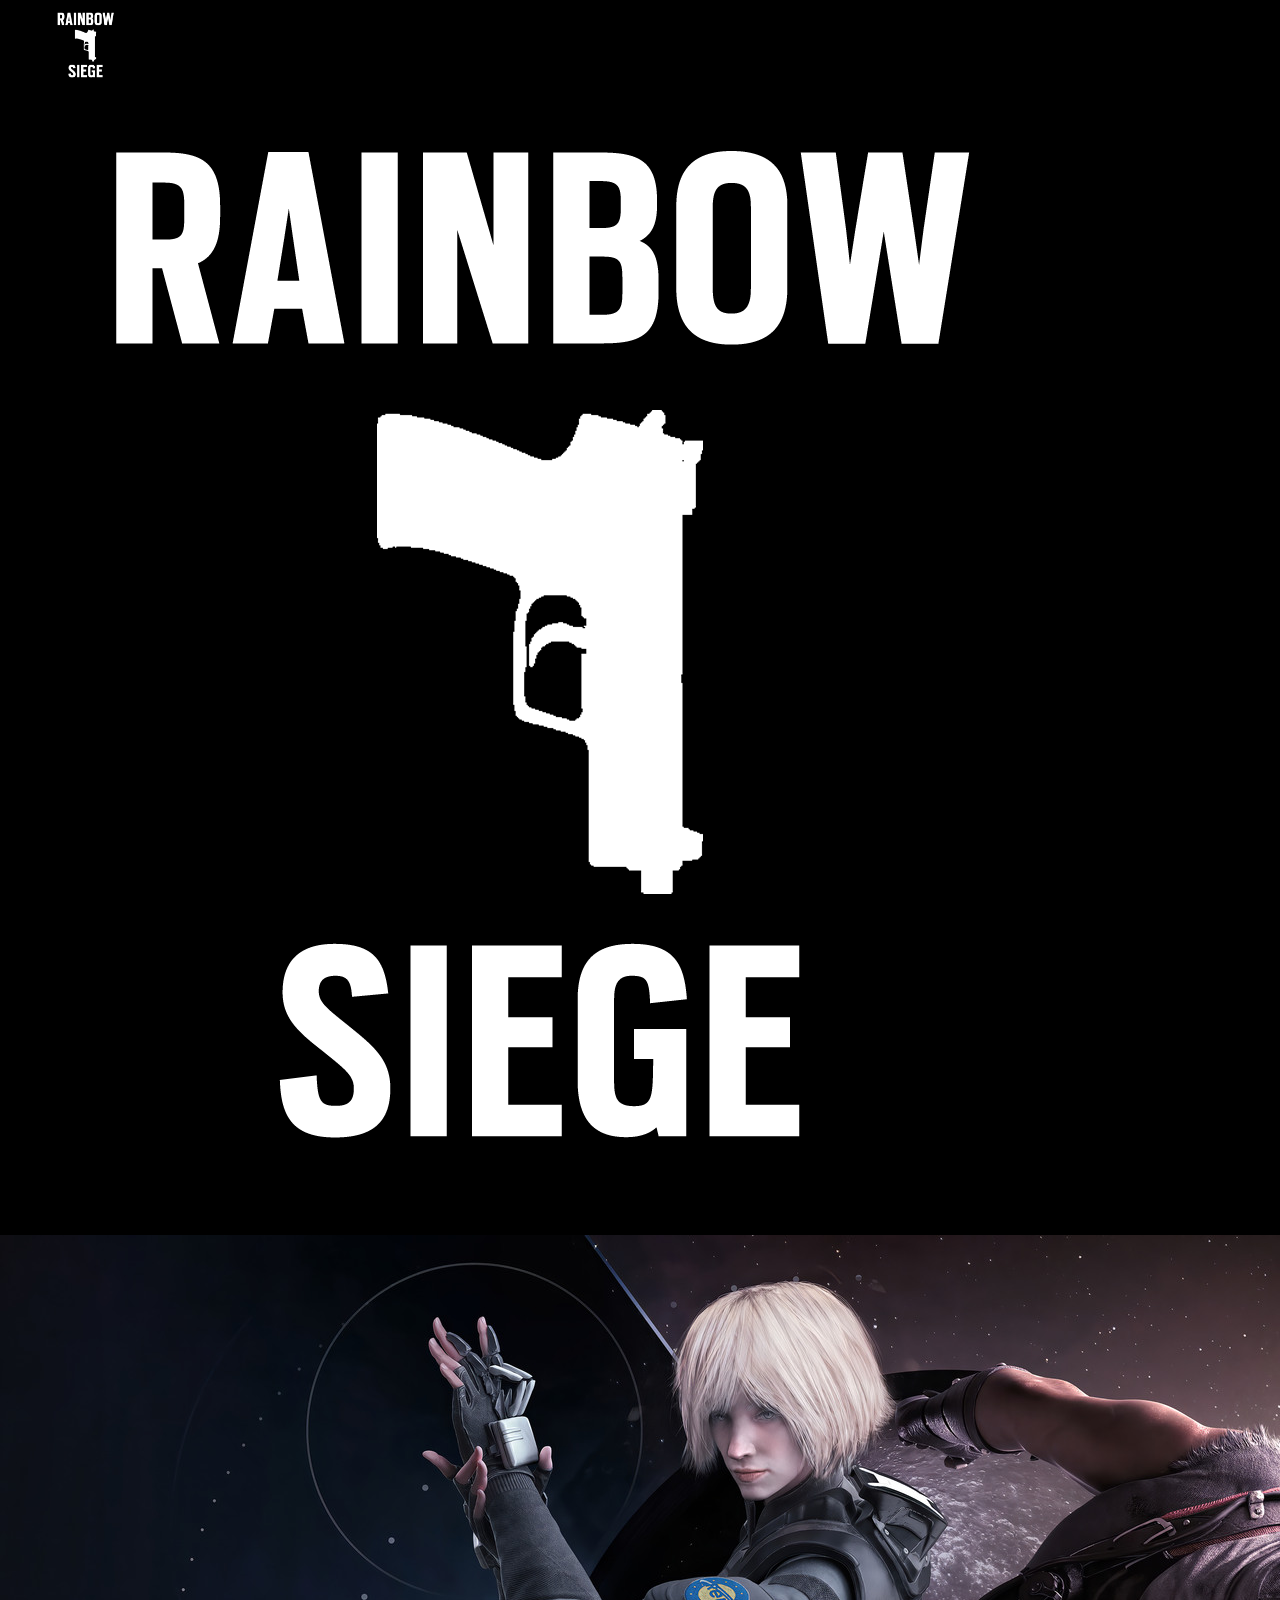
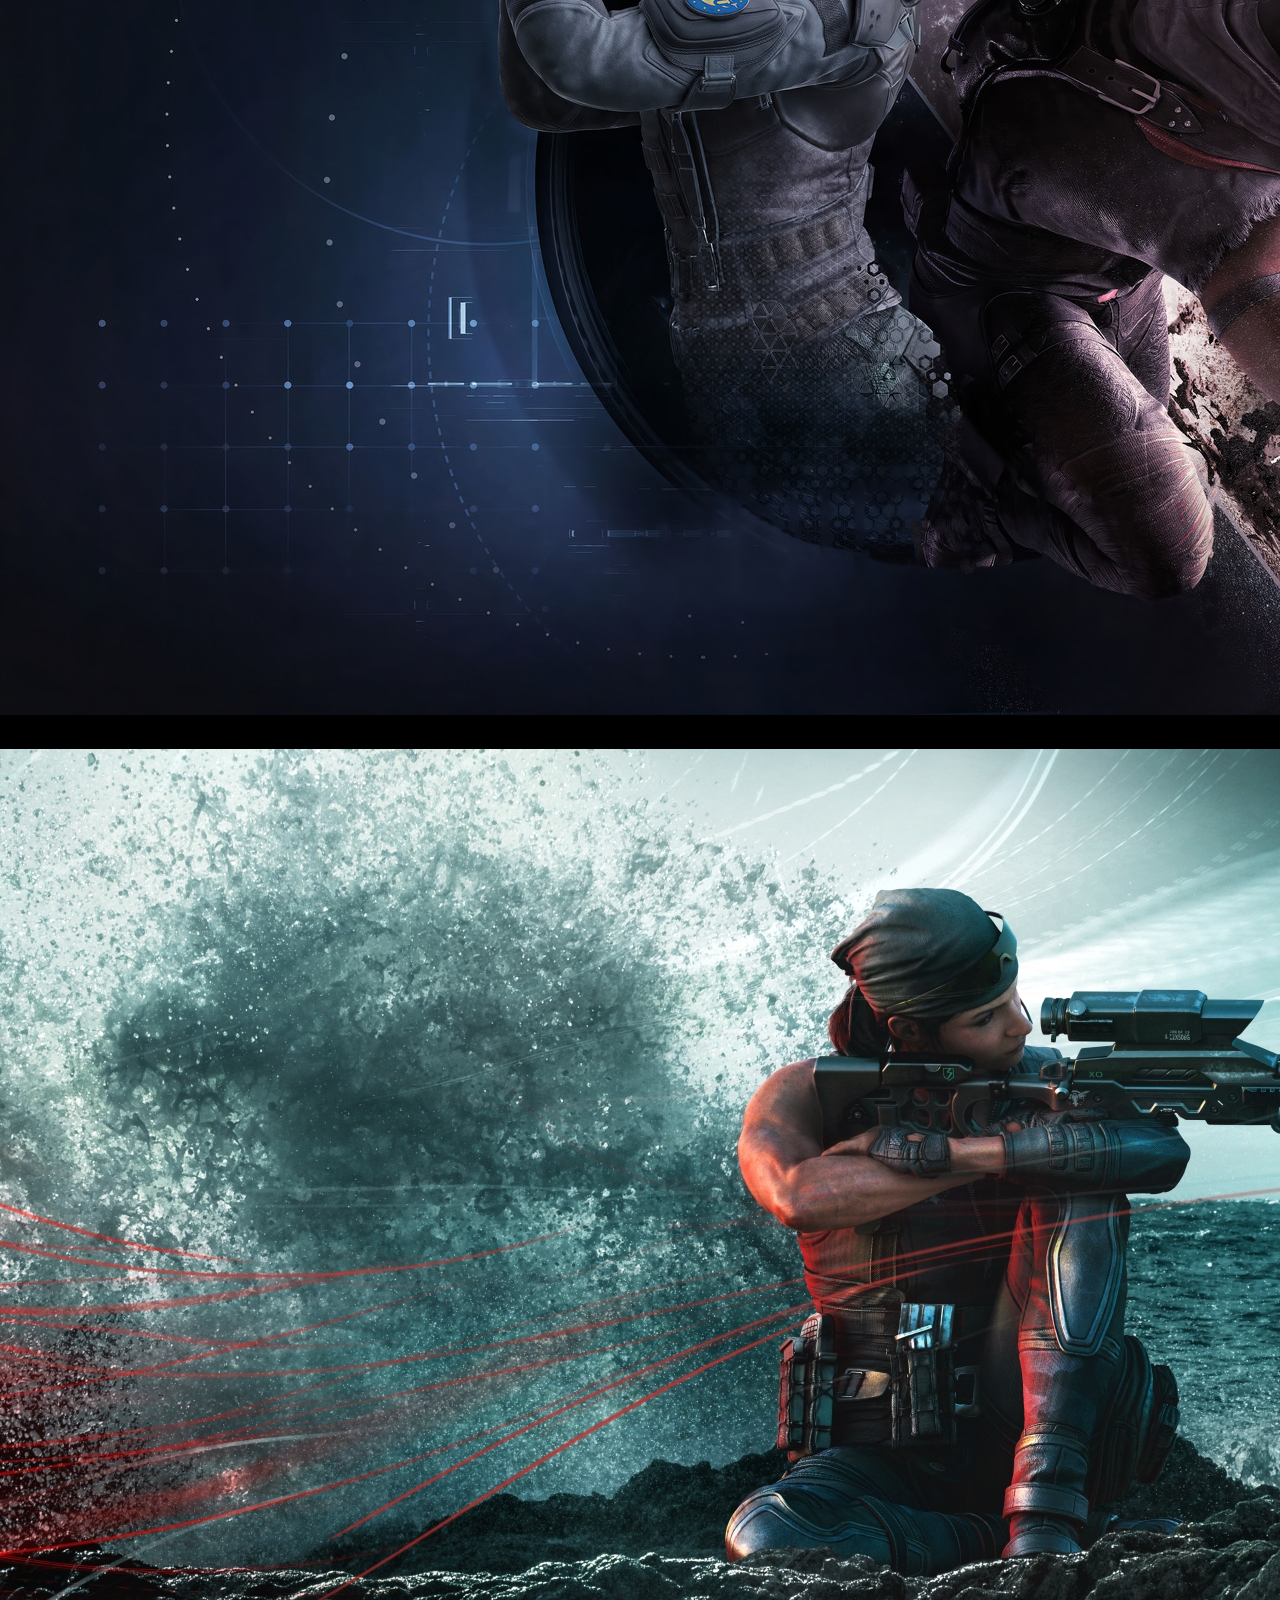
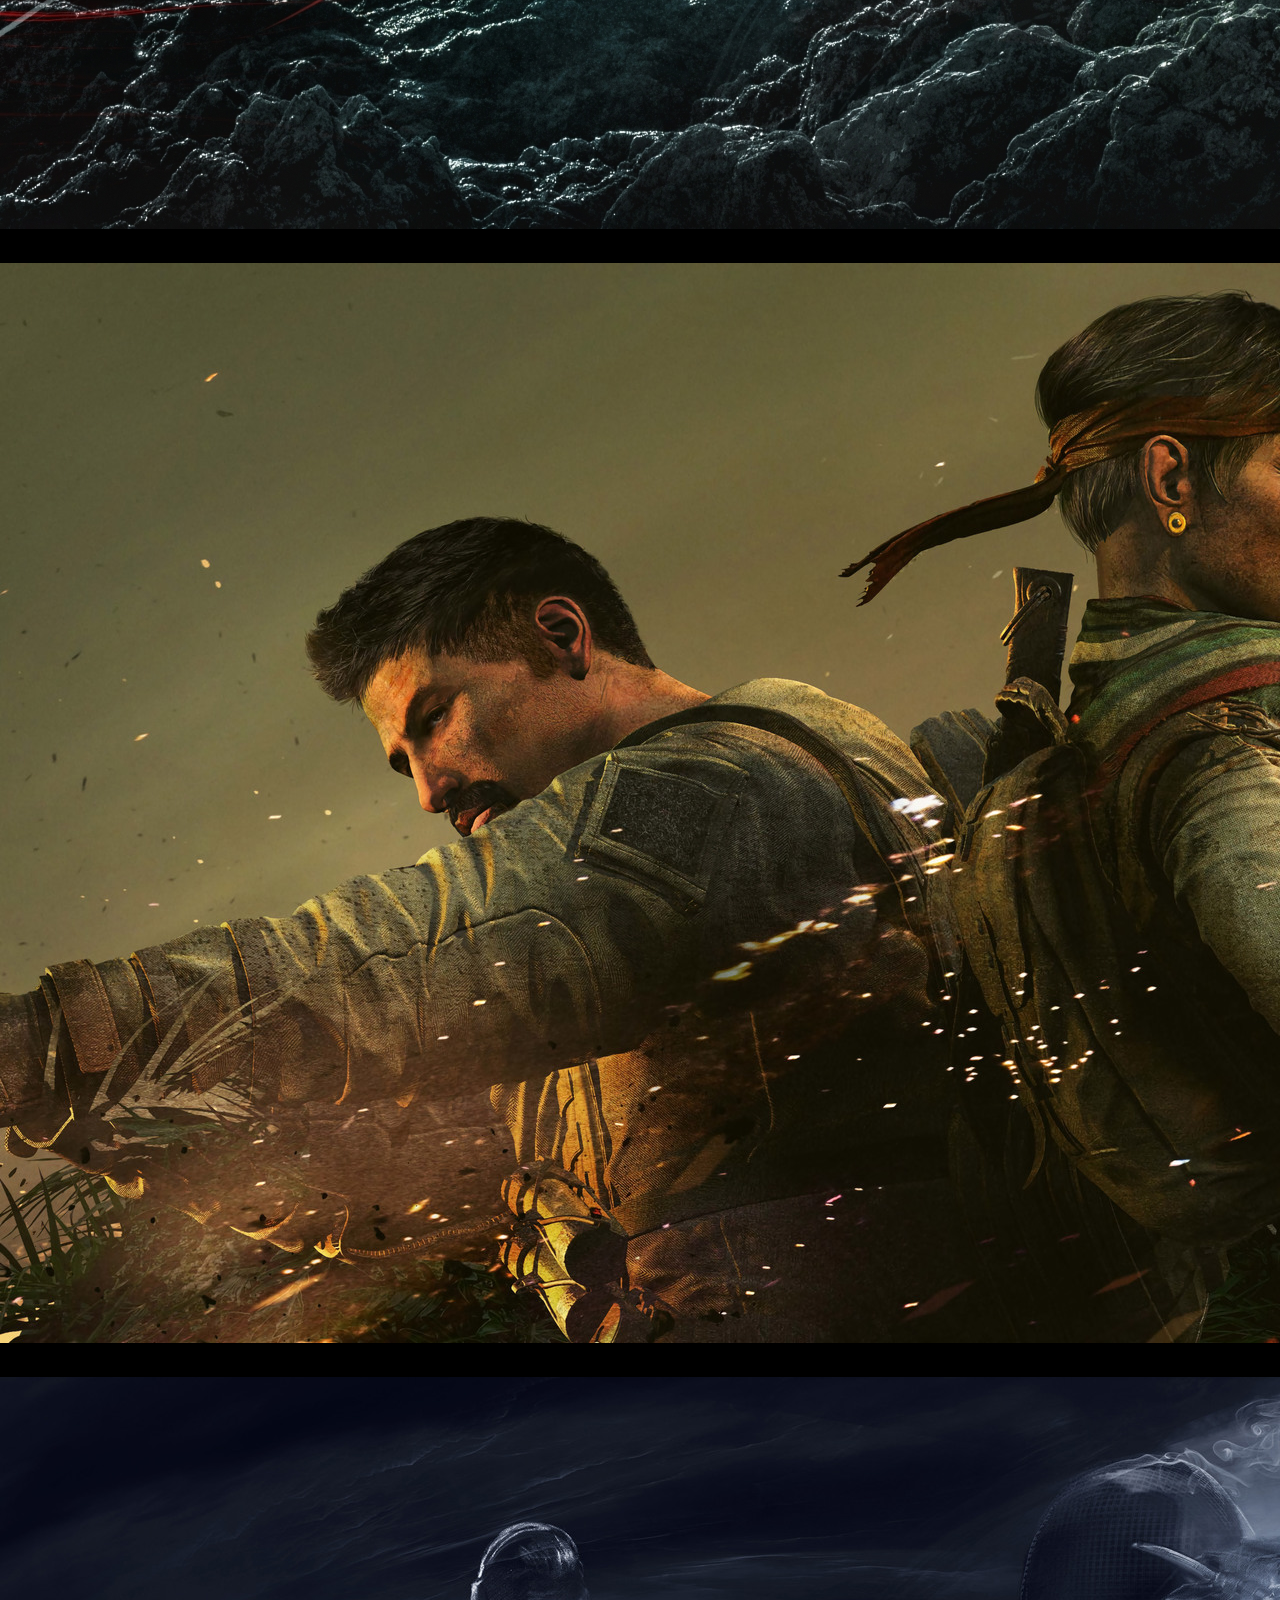
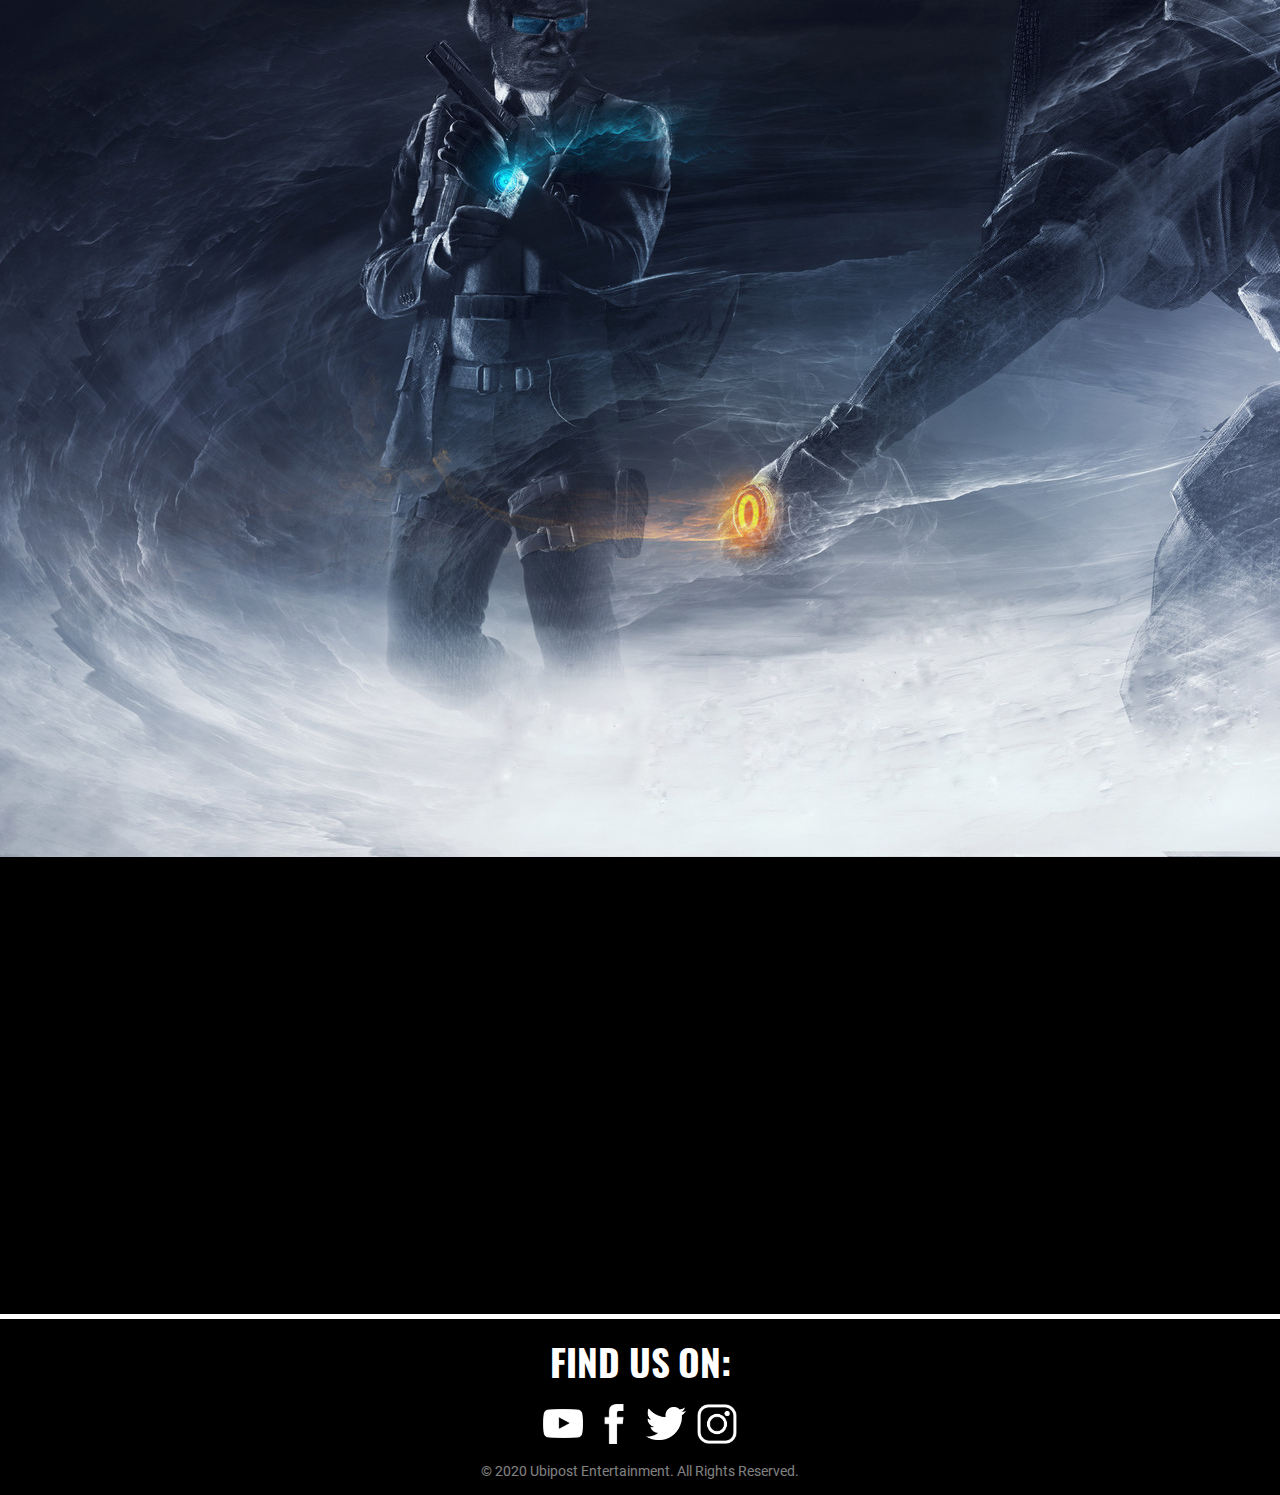
==== index.html @ 02c8ab7c "add homepage" ====
<!DOCTYPE html>
<html lang="en">
  <head>
    <meta charset="UTF-8" />
    <meta name="viewport" content="width=device-width, initial-scale=1.0" />
    <title>Rainbow 7 Siege - Official Website</title>
    <!-- Layout setup -->
    <link rel="stylesheet" href="css/index.css" />

    <link rel="stylesheet" href="css/reset.css" />
    <link rel="stylesheet" href="css/roboto-fonts.css" />
    <link rel="stylesheet" href="css/oswald-fonts.css" />
    <link rel="stylesheet" href="css/scout-condensed-fonts.css" />
    <link rel="stylesheet" href="css/all.css" />
    <link rel="stylesheet" href="css/navbar.css" />
    <link rel="stylesheet" href="css/navbar-responsive.css" />
    <link rel="stylesheet" href="css/footer.css" />
    <link rel="stylesheet" href="css/footer-responsive.css" />
    <link rel="stylesheet" href="../r7-hci-xx/index.css">
    <link rel="stylesheet" href="../r7-hci-xx/index-responsive.css">
    
    <script src="js/jquery-3.5.1.js"></script>
    <script src="../r7-hci-xx/js/homepage-script.js"></script>
    <!-- Specific stylesheet setup -->
  </head>

  <body>
    <nav>
      <ul class="navbar-container middle">
        <li class="logo-container">
          <img
            class="img-fluid"
            src="assets/image/logo-white.png"
            alt="r7-logo"
          />
        </li>
        <div class="navbar-side-container">
          <li class="nav-text"><a href="index.html">HOME</a></li>
          <li class="nav-text"><a href="operators.html">OPERATORS</a></li>
          <li class="nav-text"><a href="maps.html">MAPS</a></li>
          <li class="nav-text">
            <a href="quarantine.html">QUARANTINE</a>
          </li>
          <li class="nav-text">
            <a href="pre-order.html" class="pre-order-container">PRE-ORDER</a>
          </li>
          <li>
            <a href="#" id="menuIcon" role="button"
              ><img
                class="nav-menu nav-menu-hide"
                src="assets/image/menu-icon.png"
                alt=""
            /></a>
          </li>
        </div>
      </ul>
    </nav>

    <ul class="navbar-vertical navbar-vertical-hide"></ul>

    <div class="container">
      <div class="container-page-1">
        <img class="container-page-1-logo" 
          src="assets/image/logo-white.png" 
          alt="">
        <img class="double-arrow"   
          src="../r7-hci-xx/assets/image/double-arrow.png" 
          alt="" onclick="scrollDown()">
      </div>
      
      <div class="container-page-2">

        <div class="title-main">SEASON</div>
      
        <div class="season-content">

          <div class="season-arrow">
              <img class="arrow-left" src="../r7-hci-xx/assets/image/arrow.png" alt="">
          </div>
          
          <div class="season-content-main">
            <div class="season-slide" style="left: 0%">
              <img class="season-image" src="assets/image/homepage/carrousel-1.jpg" alt="">
              <h2 class="season-name">Danau Toba</h2>
            </div>

            <div class="season-slide" style="left: -100%">
                <img class="season-image" src="assets/image/homepage/carrousel-2.jpg" alt="">
                <h2 class="season-name">Tanah Toraja</h2>
            </div>

            <div class="season-slide" style="left: -100%">
                <img class="season-image" src="assets/image/homepage/carrousel-3.jpg" alt="">
                <h2 class="season-name">Hijau Daun</h2>
            </div>

            <div class="season-slide" style="left: -100%">
                <img class="season-image" src="assets/image/homepage/carrousel-4.jpg" alt="">
                <h2 class="season-name">Pak Jokowi</h2>
            </div>
          </div>

          <div class="season-arrow">
              <img class="arrow-right" src="../r7-hci-xx/assets/image/arrow.png" alt="">
          </div>

          
        </div>

      </div>
      <div class="container-page-3">
        <h1 class="title-main">UPDATE & NEWS</h1>

        <div class="news-content">

          <div class="highlight">
            <h2 class="title-sub">HIGHLIGHT</h2>
            <img class="highlight-image" 
            src="../r7-hci-xx/assets/image/homepage/highlight.png" 
            alt="">
            <div class="highlight-content">
              <h3 class="highlight-title">OPERATION BANSHEE STEEL-UPCOMING SEASON</h3>
              <br>
              <h4 class="highlight-text">
                Don't miss it, Operation Banshee Steel is coming in 
                Rainbow Seven Siege. Two new Operators join this 
                season, Haughland and Ndlovu. With them, expect 
                a newly reworked Home into the game.
              </h4>
            </div>

          </div>
                      
          <div class="latest-news">
            <h2 class="title-sub">LATEST NEWS</h2>
            <div class="latest-news-container">
              <img class="latest-news-image" src="../r7-hci-xx/assets/image/homepage/masaru-elite.png" 
                alt="">
              <div class="latest-news-content">
                <p class="latest-news-date">01/06/2020</p>
                <p class="latest-news-title">MASARUELITE SET</p>
                <p class="latest-news-text">Masaru Elite Set is coming in next season,
                  Operation Banshee Steel
                </p>
              </div>
              </p>
            </div>
            <div class="latest-news-container">
              <img class="latest-news-image" src="../r7-hci-xx/assets/image/homepage/mafia-event.png" 
                alt="">
              <div class="latest-news-content">
                <p class="latest-news-date">10/05/2020</p>
                <p class="latest-news-title">LIMITED-TIME MAFIA EVENT</p>
                <p class="latest-news-text">Starting today, play the Mafia Event and get the
                  exclusive items, only until May 17th
                </p>
              </div>
            </div>
            <div class="latest-news-container">
              <img class="latest-news-image" src="../r7-hci-xx/assets/image/homepage/halloween-event.png" 
                alt="">
              <div class="latest-news-content">
                <p class="latest-news-date">31/10/2019</p>
                <p class="latest-news-title">LIMITED-TIME HALLOWEEN EVENT</p>
                <p class="latest-news-text">Starting today, play the Halloween Event and get
                  the exclusive items, only until November 5th
                </p>
              </div>
            </div>

          </div>
        </div>

      </div>
    </div>

    </div>

    <footer>
      <div class="footer-logo-container">
        <h1 class="find-us-text">FIND US ON:</h1>
        <ul class="social-media middle">
          <li>
            <img
              src="assets/image/youtube-logo.png"
              alt=""
              class="footer-logo-img img-fluid"
            />
          </li>
          <li>
            <img
              class="footer-logo-img img-fluid"
              src="assets/image/facebook-white-logo.png"
              alt=""
            />
          </li>
          <li>
            <img
              class="footer-logo-img img-fluid"
              src="assets/image/twitter_logo_img.png"
              alt=""
            />
          </li>
          <li>
            <img
              src="assets/image/instagram-white-logo.png"
              alt=""
              width="40px"
              class="img-fluid"
            />
          </li>
        </ul>
      </div>

      <div class="copyright-text">
        <p>
          &copy; 2020 Ubipost Entertainment. All Rights Reserved.
        </p>
      </div>
    </footer>
  </body>
  <script src="js/navbar-responsive.js"></script>
  <!-- <script src="../r7-hci-xx/season-slider.js"></script> -->
  <!-- <script>
      function scrollWin() {
        window.scrollBy(0, 650);
      }
  </script> -->
</html>
---- css/roboto-fonts.css ----
@font-face {
    font-family: 'Roboto';
    src: url('../assets/fonts/Roboto-BoldItalic.ttf') format('truetype');
    font-weight: bold;
    font-style: italic;
}

@font-face {
    font-family: 'Roboto';
    src: url('../assets/fonts/Roboto-Bold.ttf') format('truetype');
    font-weight: bold;
    font-style: normal;
}

@font-face {
    font-family: 'Roboto';
    src: url('../assets/fonts/Roboto-ThinItalic.ttf') format('truetype');
    font-weight: 100;
    font-style: italic;
}

@font-face {
    font-family: 'Roboto';
    src: url('../assets/fonts/Roboto-Black.ttf') format('truetype');
    font-weight: 900;
    font-style: normal;
}

@font-face {
    font-family: 'Roboto';
    src: url('../assets/fonts/Roboto-Medium.ttf') format('truetype');
    font-weight: 500;
    font-style: normal;
}

@font-face {
    font-family: 'Roboto';
    src: url('../assets/fonts/Roboto-Light.ttf') format('truetype');
    font-weight: 300;
    font-style: normal;
}

@font-face {
    font-family: 'Roboto';
    src: url('../assets/fonts/Roboto-BlackItalic.ttf') format('truetype');
    font-weight: 900;
    font-style: italic;
}

@font-face {
    font-family: 'Roboto';
    src: url('../assets/fonts/Roboto-LightItalic.ttf') format('truetype');
    font-weight: 300;
    font-style: italic;
}

@font-face {
    font-family: 'Roboto';
    src: url('../assets/fonts/Roboto-Regular.ttf') format('truetype');
    font-weight: normal;
    font-style: normal;
}

@font-face {
    font-family: 'Roboto';
    src: url('../assets/fonts/Roboto-Thin.ttf') format('truetype');
    font-weight: 100;
    font-style: normal;
}

@font-face {
    font-family: 'Roboto';
    src: url('../assets/fonts/Roboto-MediumItalic.ttf') format('truetype');
    font-weight: 500;
    font-style: italic;
}

@font-face {
    font-family: 'Roboto';
    src: url('../assets/fonts/Roboto-Italic.ttf') format('truetype');
    font-weight: normal;
    font-style: italic;
}
---- css/oswald-fonts.css ----
@font-face {
    font-family: 'Oswald';
    src: url('../assets/fonts/Oswald-Light.ttf') format('truetype');
    font-weight: 300;
    font-style: normal;
}

@font-face {
    font-family: 'Oswald';
    src: url('../assets/fonts/Oswald-ExtraLight.ttf') format('truetype');
    font-weight: 200;
    font-style: normal;
}

@font-face {
    font-family: 'Oswald';
    src: url('../assets/fonts/Oswald-Bold.ttf') format('truetype');
    font-weight: bold;
    font-style: normal;
}

@font-face {
    font-family: 'Oswald';
    src: url('../assets/fonts/Oswald-SemiBold.ttf') format('truetype');
    font-weight: 600;
    font-style: normal;
}

@font-face {
    font-family: 'Oswald';
    src: url('../assets/fonts/Oswald-Regular.ttf') format('truetype');
    font-weight: normal;
    font-style: normal;
}

@font-face {
    font-family: 'Oswald';
    src: url('../assets/fonts/Oswald-Medium.ttf') format('truetype');
    font-weight: 500;
    font-style: normal;
}
---- css/scout-condensed-fonts.css ----
@font-face {
  font-family: "Scout Condensed Bold";
  src: url("../assets/fonts/ScoutCond-Bold.otf") format("opentype");
}

@font-face {
  font-family: "Scout Condensed Light";
  src: url("../assets/fonts/ScoutCond-Light.otf") format("opentype");
}

@font-face {
  font-family: "Scout Condensed Regular";
  src: url("../assets/fonts/ScoutCond-Regular.otf") format("opentype");
}

@font-face {
  font-family: "Scout Condensed Thin";
  src: url("../assets/fonts/ScoutCond-Thin.otf") format("opentype");
}
---- css/all.css ----
body {
  background-color: black;
  font-family: "Scout Condensed Bold";
}

.container {
  padding-top: 111.55px;
}

.middle {
  display: flex;
  align-items: center;
}

.img-fluid {
  height: auto;
  max-width: 100%;
}

.btn {
  border-radius: 1;
  display: block;
}

@media only screen and (max-width: 800px) {
  .container {
    padding-top: 68.3px;
  }
}
---- css/navbar.css ----
nav {
  position: fixed;
  width: 100%;
}

nav .navbar-container {
  list-style-type: none;
  background-color: black;
  padding: 10px 50px;
  justify-content: space-between;
  font-family: 'Oswald';
}

nav .navbar-container li {
  font-size: 1.75em;
  display: inline-block;
}

nav .navbar-container .logo-container {
  width: 6%;
}

nav .navbar-container .navbar-side-container {
  float: right;
}

nav .navbar-container .navbar-side-container .nav-text {
  padding-left: 40px;
}

nav .navbar-container .navbar-side-container li .pre-order-container {
  background-color: rgb(54, 169, 224);
  padding: 10px;
  color: black;
}

nav .navbar-container .navbar-side-container li .pre-order-container:hover {
  background-color: white;
}

nav .navbar-container .navbar-side-container #menuIcon {
  display: none;
}

nav .navbar-container li a {
  text-decoration: none;
  color: white;
  transition: 0.2s ease;
}

nav .navbar-container li a:hover {
  color: rgb(54, 169, 224);
}
---- css/navbar-responsive.css ----
.navbar-vertical {
  background-color: black;
  list-style: none;
  width: 100%;
  border-bottom: 1px solid white;
  padding: 10px 5%;
  position: fixed;
  height: auto;
  color: white;
}

.navbar-vertical-hide {
  display: none;
}

.navbar-vertical li a {
  display: block;
  text-decoration: none;
  color: white;
}

nav .nav-menu {
  width: 1.5rem;
}

.nav-menu-hide {
  display: none;
}

.nav-menu-show {
  display: inline-block;
}

@media only screen and (max-width: 800px) {
  nav .navbar-container {
    padding: 3% 5% 0 5%;
  }

  nav .navbar-container .logo-container {
    width: 15%;
  }

  nav .navbar-container .navbar-side-container #menuIcon {
    display: block;
  }
  nav .navbar-container .navbar-side-container .nav-text {
    display: none;
  }
}
---- css/footer.css ----
footer {
  border-top: 5px solid white;
  bottom: 0;
  left: 0;
  width: 100%;
  /*position: fixed;*/
  color: white;
  background-color: black;
  font-family: 'Roboto';
}

footer .footer-logo-container {
  text-align: center;
}

footer .footer-logo-container .find-us-text {
  font-size: 2.3em;
  padding: 15px 0;
  font-family: 'Oswald';
}

footer .footer-logo-container .social-media {
  justify-content: center;
}

footer .footer-logo-container .footer-logo-img {
  width: 40px;
  margin-right: 0.7em;
}

.footer-logo-container ul {
  list-style: none;
  width: 400px;
  margin: 0 auto;
  max-width: 100%;
}

.footer-logo-container li {
  display: inline-block;
}

.copyright-text p {
  font-size: 0.9em;
  text-align: center;
  width: 705px;
  margin: 15px auto;
  font-family: 'Roboto';
  opacity: 0.5;
  max-width: 100%;
}
---- css/footer-responsive.css ----
@media  only screen and (max-width: 800px) {
    .copyright-text p {
        font-size: 0.6rem;
        /* width: 15rem; */
    }   
}

@media only screen and (max-width: 540px) {
    .copyright-text p {
        font-size: 0.3rem;
        width: 65vw;
    }
}
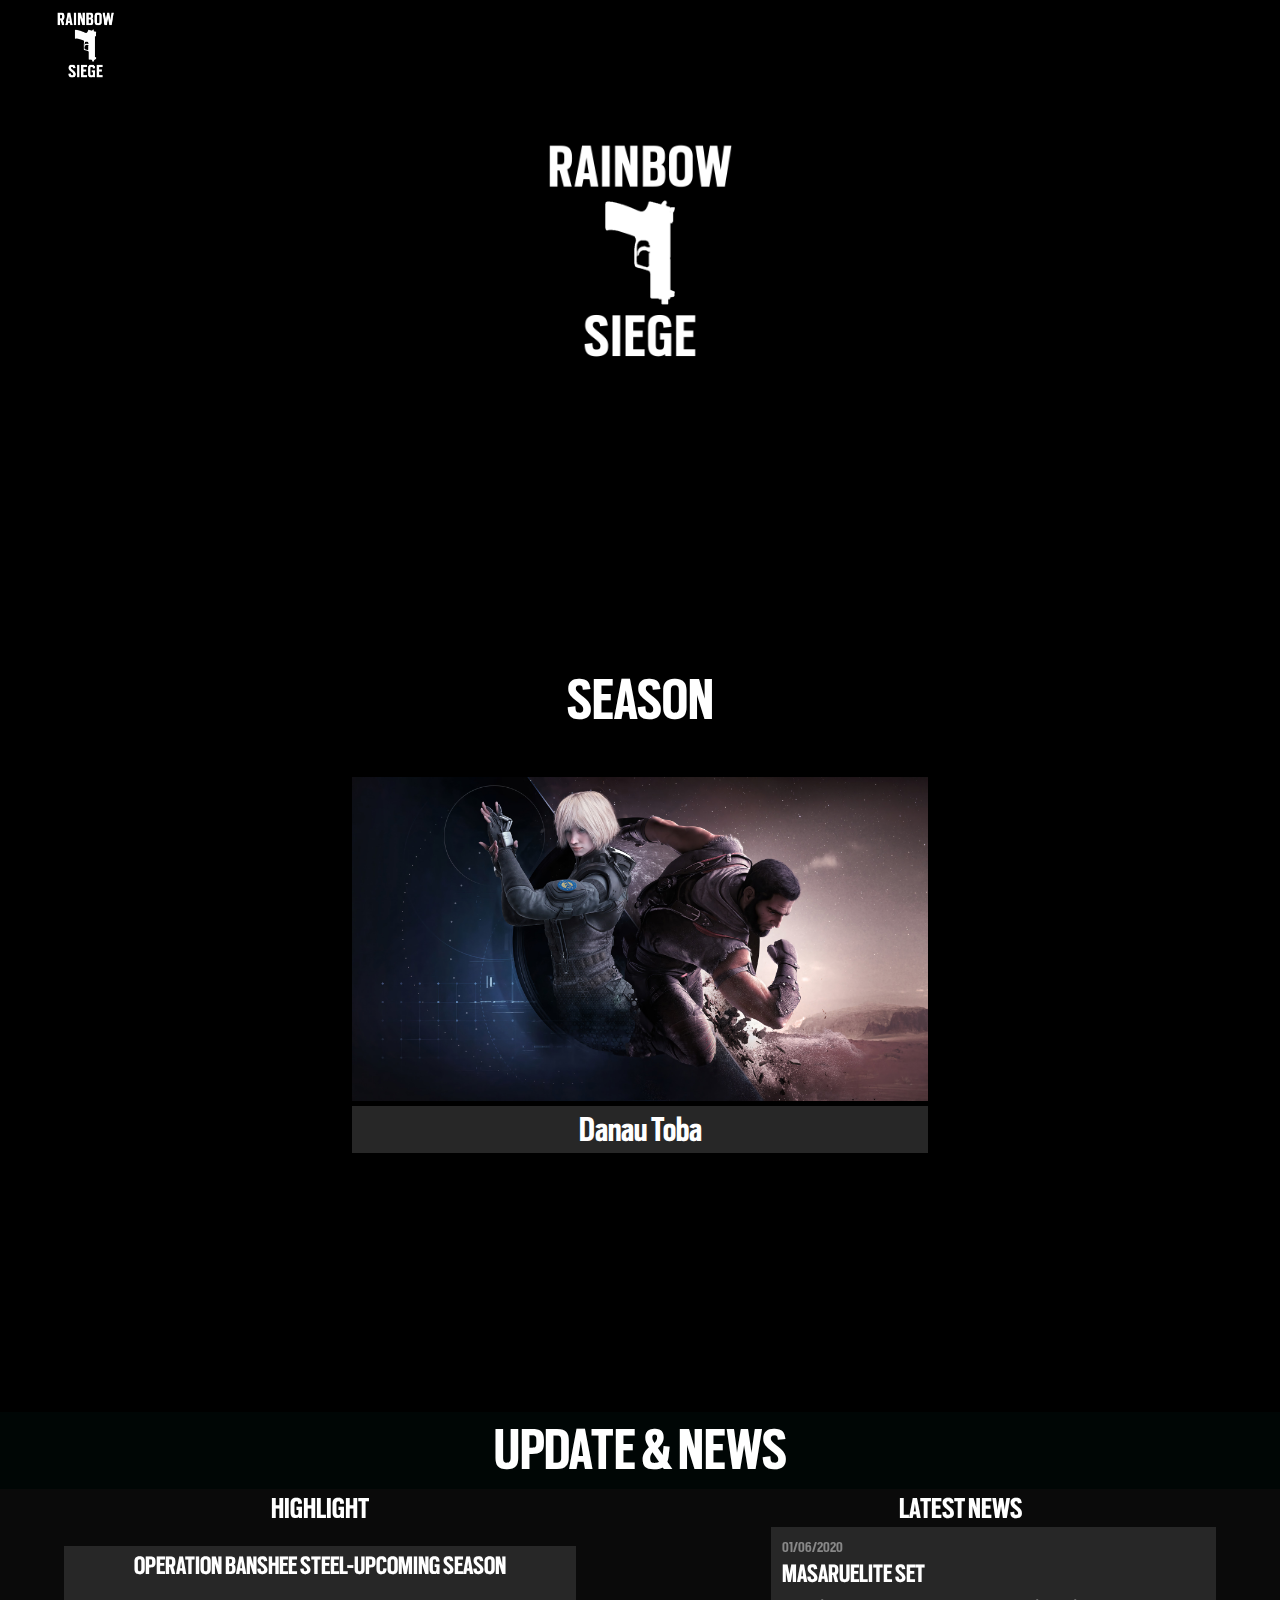
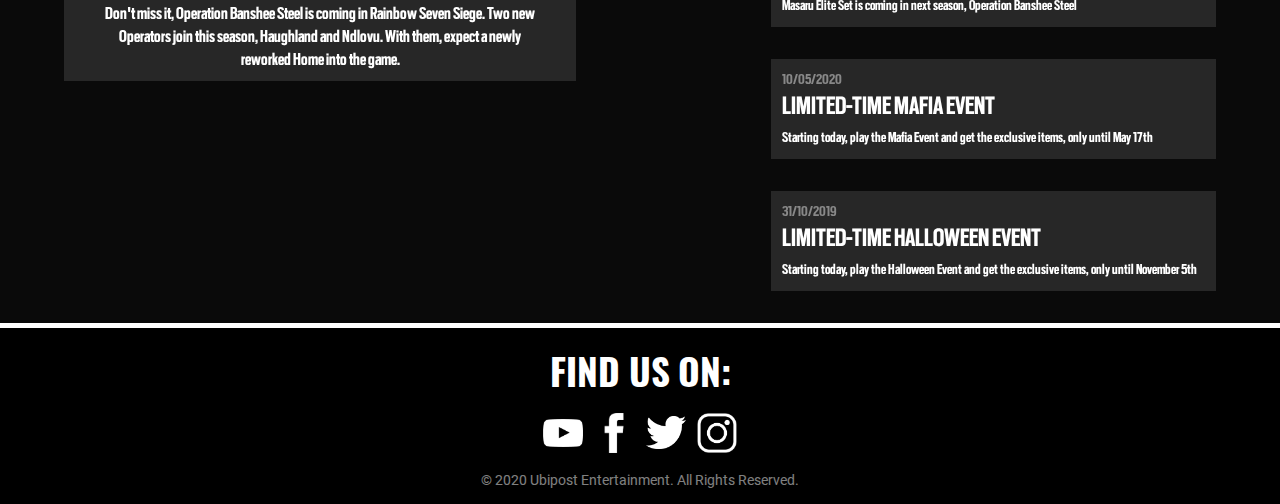
==== commit 713f8942: "Moving index and index-responsive to folder css" ====
--- a/index.html
+++ b/index.html
@@ -1,229 +1,197 @@
 <!DOCTYPE html>
 <html lang="en">
-  <head>
-    <meta charset="UTF-8" />
-    <meta name="viewport" content="width=device-width, initial-scale=1.0" />
-    <title>Rainbow 7 Siege - Official Website</title>
-    <!-- Layout setup -->
-    <link rel="stylesheet" href="css/index.css" />
 
-    <link rel="stylesheet" href="css/reset.css" />
-    <link rel="stylesheet" href="css/roboto-fonts.css" />
-    <link rel="stylesheet" href="css/oswald-fonts.css" />
-    <link rel="stylesheet" href="css/scout-condensed-fonts.css" />
-    <link rel="stylesheet" href="css/all.css" />
-    <link rel="stylesheet" href="css/navbar.css" />
-    <link rel="stylesheet" href="css/navbar-responsive.css" />
-    <link rel="stylesheet" href="css/footer.css" />
-    <link rel="stylesheet" href="css/footer-responsive.css" />
-    <link rel="stylesheet" href="../r7-hci-xx/index.css">
-    <link rel="stylesheet" href="../r7-hci-xx/index-responsive.css">
-    
-    <script src="js/jquery-3.5.1.js"></script>
-    <script src="../r7-hci-xx/js/homepage-script.js"></script>
-    <!-- Specific stylesheet setup -->
-  </head>
+<head>
+  <meta charset="UTF-8" />
+  <meta name="viewport" content="width=device-width, initial-scale=1.0" />
+  <title>Rainbow 7 Siege - Official Website</title>
+  <!-- Layout setup -->
+  <link rel="stylesheet" href="css/index.css" />
 
-  <body>
-    <nav>
-      <ul class="navbar-container middle">
-        <li class="logo-container">
-          <img
-            class="img-fluid"
-            src="assets/image/logo-white.png"
-            alt="r7-logo"
-          />
+  <link rel="stylesheet" href="css/reset.css" />
+  <link rel="stylesheet" href="css/roboto-fonts.css" />
+  <link rel="stylesheet" href="css/oswald-fonts.css" />
+  <link rel="stylesheet" href="css/scout-condensed-fonts.css" />
+  <link rel="stylesheet" href="css/all.css" />
+  <link rel="stylesheet" href="css/navbar.css" />
+  <link rel="stylesheet" href="css/navbar-responsive.css" />
+  <link rel="stylesheet" href="css/footer.css" />
+  <link rel="stylesheet" href="css/footer-responsive.css" />
+  <link rel="stylesheet" href="css/index.css">
+  <link rel="stylesheet" href="css/index-responsive.css">
+
+  <script src="js/jquery-3.5.1.js"></script>
+  <script src="../r7-hci-xx/js/homepage-script.js"></script>
+  <!-- Specific stylesheet setup -->
+</head>
+
+<body>
+  <nav>
+    <ul class="navbar-container middle">
+      <li class="logo-container">
+        <img class="img-fluid" src="assets/image/logo-white.png" alt="r7-logo" />
+      </li>
+      <div class="navbar-side-container">
+        <li class="nav-text"><a href="index.html">HOME</a></li>
+        <li class="nav-text"><a href="operators.html">OPERATORS</a></li>
+        <li class="nav-text"><a href="maps.html">MAPS</a></li>
+        <li class="nav-text">
+          <a href="quarantine.html">QUARANTINE</a>
         </li>
-        <div class="navbar-side-container">
-          <li class="nav-text"><a href="index.html">HOME</a></li>
-          <li class="nav-text"><a href="operators.html">OPERATORS</a></li>
-          <li class="nav-text"><a href="maps.html">MAPS</a></li>
-          <li class="nav-text">
-            <a href="quarantine.html">QUARANTINE</a>
-          </li>
-          <li class="nav-text">
-            <a href="pre-order.html" class="pre-order-container">PRE-ORDER</a>
-          </li>
-          <li>
-            <a href="#" id="menuIcon" role="button"
-              ><img
-                class="nav-menu nav-menu-hide"
-                src="assets/image/menu-icon.png"
-                alt=""
-            /></a>
-          </li>
+        <li class="nav-text">
+          <a href="pre-order.html" class="pre-order-container">PRE-ORDER</a>
+        </li>
+        <li>
+          <a href="#" id="menuIcon" role="button"><img class="nav-menu nav-menu-hide" src="assets/image/menu-icon.png"
+              alt="" /></a>
+        </li>
+      </div>
+    </ul>
+  </nav>
+
+  <ul class="navbar-vertical navbar-vertical-hide"></ul>
+
+  <div class="container">
+    <div class="container-page-1">
+      <img class="container-page-1-logo" src="assets/image/logo-white.png" alt="">
+      <img class="double-arrow" src="../r7-hci-xx/assets/image/double-arrow.png" alt="" onclick="scrollDown()">
+    </div>
+
+    <div class="container-page-2">
+
+      <div class="title-main">SEASON</div>
+
+      <div class="season-content">
+
+        <div class="season-arrow">
+          <img class="arrow-left" src="../r7-hci-xx/assets/image/arrow.png" alt="">
         </div>
-      </ul>
-    </nav>
 
-    <ul class="navbar-vertical navbar-vertical-hide"></ul>
+        <div class="season-content-main">
+          <div class="season-slide" style="left: 0%">
+            <img class="season-image" src="assets/image/homepage/carrousel-1.jpg" alt="">
+            <h2 class="season-name">Danau Toba</h2>
+          </div>
 
-    <div class="container">
-      <div class="container-page-1">
-        <img class="container-page-1-logo" 
-          src="assets/image/logo-white.png" 
-          alt="">
-        <img class="double-arrow"   
-          src="../r7-hci-xx/assets/image/double-arrow.png" 
-          alt="" onclick="scrollDown()">
+          <div class="season-slide" style="left: -100%">
+            <img class="season-image" src="assets/image/homepage/carrousel-2.jpg" alt="">
+            <h2 class="season-name">Tanah Toraja</h2>
+          </div>
+
+          <div class="season-slide" style="left: -100%">
+            <img class="season-image" src="assets/image/homepage/carrousel-3.jpg" alt="">
+            <h2 class="season-name">Hijau Daun</h2>
+          </div>
+
+          <div class="season-slide" style="left: -100%">
+            <img class="season-image" src="assets/image/homepage/carrousel-4.jpg" alt="">
+            <h2 class="season-name">Pak Jokowi</h2>
+          </div>
+        </div>
+
+        <div class="season-arrow">
+          <img class="arrow-right" src="../r7-hci-xx/assets/image/arrow.png" alt="">
+        </div>
+
+
       </div>
-      
-      <div class="container-page-2">
 
-        <div class="title-main">SEASON</div>
-      
-        <div class="season-content">
+    </div>
+    <div class="container-page-3">
+      <h1 class="title-main">UPDATE & NEWS</h1>
 
-          <div class="season-arrow">
-              <img class="arrow-left" src="../r7-hci-xx/assets/image/arrow.png" alt="">
+      <div class="news-content">
+
+        <div class="highlight">
+          <h2 class="title-sub">HIGHLIGHT</h2>
+          <img class="highlight-image" src="../r7-hci-xx/assets/image/homepage/highlight.png" alt="">
+          <div class="highlight-content">
+            <h3 class="highlight-title">OPERATION BANSHEE STEEL-UPCOMING SEASON</h3>
+            <br>
+            <h4 class="highlight-text">
+              Don't miss it, Operation Banshee Steel is coming in
+              Rainbow Seven Siege. Two new Operators join this
+              season, Haughland and Ndlovu. With them, expect
+              a newly reworked Home into the game.
+            </h4>
           </div>
-          
-          <div class="season-content-main">
-            <div class="season-slide" style="left: 0%">
-              <img class="season-image" src="assets/image/homepage/carrousel-1.jpg" alt="">
-              <h2 class="season-name">Danau Toba</h2>
+
+        </div>
+
+        <div class="latest-news">
+          <h2 class="title-sub">LATEST NEWS</h2>
+          <div class="latest-news-container">
+            <img class="latest-news-image" src="../r7-hci-xx/assets/image/homepage/masaru-elite.png" alt="">
+            <div class="latest-news-content">
+              <p class="latest-news-date">01/06/2020</p>
+              <p class="latest-news-title">MASARUELITE SET</p>
+              <p class="latest-news-text">Masaru Elite Set is coming in next season,
+                Operation Banshee Steel
+              </p>
             </div>
-
-            <div class="season-slide" style="left: -100%">
-                <img class="season-image" src="assets/image/homepage/carrousel-2.jpg" alt="">
-                <h2 class="season-name">Tanah Toraja</h2>
+            </p>
+          </div>
+          <div class="latest-news-container">
+            <img class="latest-news-image" src="../r7-hci-xx/assets/image/homepage/mafia-event.png" alt="">
+            <div class="latest-news-content">
+              <p class="latest-news-date">10/05/2020</p>
+              <p class="latest-news-title">LIMITED-TIME MAFIA EVENT</p>
+              <p class="latest-news-text">Starting today, play the Mafia Event and get the
+                exclusive items, only until May 17th
+              </p>
             </div>
-
-            <div class="season-slide" style="left: -100%">
-                <img class="season-image" src="assets/image/homepage/carrousel-3.jpg" alt="">
-                <h2 class="season-name">Hijau Daun</h2>
-            </div>
-
-            <div class="season-slide" style="left: -100%">
-                <img class="season-image" src="assets/image/homepage/carrousel-4.jpg" alt="">
-                <h2 class="season-name">Pak Jokowi</h2>
+          </div>
+          <div class="latest-news-container">
+            <img class="latest-news-image" src="../r7-hci-xx/assets/image/homepage/halloween-event.png" alt="">
+            <div class="latest-news-content">
+              <p class="latest-news-date">31/10/2019</p>
+              <p class="latest-news-title">LIMITED-TIME HALLOWEEN EVENT</p>
+              <p class="latest-news-text">Starting today, play the Halloween Event and get
+                the exclusive items, only until November 5th
+              </p>
             </div>
           </div>
 
-          <div class="season-arrow">
-              <img class="arrow-right" src="../r7-hci-xx/assets/image/arrow.png" alt="">
-          </div>
+        </div>
+      </div>
 
-          
-        </div>
+    </div>
+  </div>
 
-      </div>
-      <div class="container-page-3">
-        <h1 class="title-main">UPDATE & NEWS</h1>
+  </div>
 
-        <div class="news-content">
-
-          <div class="highlight">
-            <h2 class="title-sub">HIGHLIGHT</h2>
-            <img class="highlight-image" 
-            src="../r7-hci-xx/assets/image/homepage/highlight.png" 
-            alt="">
-            <div class="highlight-content">
-              <h3 class="highlight-title">OPERATION BANSHEE STEEL-UPCOMING SEASON</h3>
-              <br>
-              <h4 class="highlight-text">
-                Don't miss it, Operation Banshee Steel is coming in 
-                Rainbow Seven Siege. Two new Operators join this 
-                season, Haughland and Ndlovu. With them, expect 
-                a newly reworked Home into the game.
-              </h4>
-            </div>
-
-          </div>
-                      
-          <div class="latest-news">
-            <h2 class="title-sub">LATEST NEWS</h2>
-            <div class="latest-news-container">
-              <img class="latest-news-image" src="../r7-hci-xx/assets/image/homepage/masaru-elite.png" 
-                alt="">
-              <div class="latest-news-content">
-                <p class="latest-news-date">01/06/2020</p>
-                <p class="latest-news-title">MASARUELITE SET</p>
-                <p class="latest-news-text">Masaru Elite Set is coming in next season,
-                  Operation Banshee Steel
-                </p>
-              </div>
-              </p>
-            </div>
-            <div class="latest-news-container">
-              <img class="latest-news-image" src="../r7-hci-xx/assets/image/homepage/mafia-event.png" 
-                alt="">
-              <div class="latest-news-content">
-                <p class="latest-news-date">10/05/2020</p>
-                <p class="latest-news-title">LIMITED-TIME MAFIA EVENT</p>
-                <p class="latest-news-text">Starting today, play the Mafia Event and get the
-                  exclusive items, only until May 17th
-                </p>
-              </div>
-            </div>
-            <div class="latest-news-container">
-              <img class="latest-news-image" src="../r7-hci-xx/assets/image/homepage/halloween-event.png" 
-                alt="">
-              <div class="latest-news-content">
-                <p class="latest-news-date">31/10/2019</p>
-                <p class="latest-news-title">LIMITED-TIME HALLOWEEN EVENT</p>
-                <p class="latest-news-text">Starting today, play the Halloween Event and get
-                  the exclusive items, only until November 5th
-                </p>
-              </div>
-            </div>
-
-          </div>
-        </div>
-
-      </div>
+  <footer>
+    <div class="footer-logo-container">
+      <h1 class="find-us-text">FIND US ON:</h1>
+      <ul class="social-media middle">
+        <li>
+          <img src="assets/image/youtube-logo.png" alt="" class="footer-logo-img img-fluid" />
+        </li>
+        <li>
+          <img class="footer-logo-img img-fluid" src="assets/image/facebook-white-logo.png" alt="" />
+        </li>
+        <li>
+          <img class="footer-logo-img img-fluid" src="assets/image/twitter_logo_img.png" alt="" />
+        </li>
+        <li>
+          <img src="assets/image/instagram-white-logo.png" alt="" width="40px" class="img-fluid" />
+        </li>
+      </ul>
     </div>
 
+    <div class="copyright-text">
+      <p>
+        &copy; 2020 Ubipost Entertainment. All Rights Reserved.
+      </p>
     </div>
-
-    <footer>
-      <div class="footer-logo-container">
-        <h1 class="find-us-text">FIND US ON:</h1>
-        <ul class="social-media middle">
-          <li>
-            <img
-              src="assets/image/youtube-logo.png"
-              alt=""
-              class="footer-logo-img img-fluid"
-            />
-          </li>
-          <li>
-            <img
-              class="footer-logo-img img-fluid"
-              src="assets/image/facebook-white-logo.png"
-              alt=""
-            />
-          </li>
-          <li>
-            <img
-              class="footer-logo-img img-fluid"
-              src="assets/image/twitter_logo_img.png"
-              alt=""
-            />
-          </li>
-          <li>
-            <img
-              src="assets/image/instagram-white-logo.png"
-              alt=""
-              width="40px"
-              class="img-fluid"
-            />
-          </li>
-        </ul>
-      </div>
-
-      <div class="copyright-text">
-        <p>
-          &copy; 2020 Ubipost Entertainment. All Rights Reserved.
-        </p>
-      </div>
-    </footer>
-  </body>
-  <script src="js/navbar-responsive.js"></script>
-  <!-- <script src="../r7-hci-xx/season-slider.js"></script> -->
-  <!-- <script>
+  </footer>
+</body>
+<script src="js/navbar-responsive.js"></script>
+<!-- <script src="../r7-hci-xx/season-slider.js"></script> -->
+<!-- <script>
       function scrollWin() {
         window.scrollBy(0, 650);
       }
   </script> -->
-</html>
+
+</html>--- a/css/index.css
+++ b/css/index.css
@@ -0,0 +1,220 @@
+.body{
+  margin: 0;
+  width: 100%;
+}
+.container{
+  position: relative;
+  text-align: center;
+  width: 100%;
+}
+
+.container-page-1{
+  
+	background-color: rgb(0,0,0,0.8);
+	background-image: url("../r7-hci-xx/assets/image/homepage/homepage-bg-1.jpg");
+  background-blend-mode: overlay;
+  overflow: hidden;
+	width: 100%;
+	height: 550px;
+	background-repeat: no-repeat; 
+	/* background-attachment: fixed; */
+	background-position: center;
+	background-size: cover;
+	 /* naro backround ditengah */
+	 /*supaya ga berulang*/
+
+	
+}
+/*.container-page-1{
+  background-image: url("../r7-hci-xx/assets/image/homepage/homepage-bg-1.jpg");
+  background-color: #0000006e;
+  background-size: cover;
+  background-blend-mode: overlay;
+  background-position: center;
+  background-repeat: no-repeat;
+  width: 100%;
+  height: 550px; 
+}*/
+
+.container-page-1-logo{
+  display: block;
+  padding: 2% 2% 0% 2%;
+  margin-right: auto;
+  margin-left: auto;
+  width: 18%;
+}
+
+.double-arrow{
+  width: 5%;
+  display: block;
+  margin-left: auto;
+  margin-right: auto;
+  margin-top: 10%;
+}
+
+.container-page-2{
+  background-color: #000000c7;
+  background-image: url("../r7-hci-xx/assets/image/homepage/season-bg.jpg");
+  background-size: cover;
+  background-blend-mode: overlay;
+  background-position: center;
+  background-repeat: no-repeat;
+  width: 100%;
+  height: 750px;
+}
+
+.title-main{
+  left: 44px;
+  font-size: 5vw;
+  text-align: center;
+  color: white;
+  /* margin: 26px 0px 0px 0px; */
+}
+
+.season-content{
+  display: flex;
+  margin-top: 3%;
+  width: 100%;
+  height: auto;
+}
+
+.season-slide{
+  position: absolute;
+  width: 100%;
+  height: auto;
+}
+
+.season-content-main{
+  position:relative;
+  margin: 0;
+  width: 60%;
+  margin: 0% 5% 0% 5%;
+  overflow:hidden;
+}
+
+.season-image{
+  width: 100%;
+  height: auto;
+}
+
+.season-name{
+  position: absolute;
+  background-color: #272727;
+  height: auto;
+  width: 100%;
+  color: white;
+  font-size: 3vw;
+}
+
+.season-arrow{
+  width: 30%;
+  margin-top:10%;
+}
+
+.arrow-left{
+  width: 15%;
+  padding: 0% 70% 90% 0%;
+  transform: rotate(90deg);
+}
+
+.arrow-right{
+  width: 15%;
+  padding: 0% 0% 90% 70%;
+  transform: rotate(-90deg);
+}
+
+.container-page-3{
+  background-color: #000605;
+  background-size: cover;
+  background-blend-mode: overlay;
+  background-position: center;
+  background-repeat: no-repeat;
+  width: 100%;
+  height: auto;
+}
+
+.news-content{
+  background-color: #0A0A0A;
+  display: flex;
+  justify-content: center;
+  width: 100%;
+  height: auto;
+}
+
+.highlight{
+  width: 100%;
+  text-align: center;
+  margin: 0% auto 0% auto;
+}
+
+.title-sub{
+  color: white;
+  font-size: 2em;
+}
+
+.highlight-image{
+  width: 80%;
+  height: auto;
+}
+
+.highlight-content{
+  display: block;
+  margin-left: auto;
+  margin-right: auto;
+  background-color: #272727;
+  color: white;
+  width: 80%;
+  height: auto;
+}
+
+.highlight-title{
+  font-size: 1.75em;
+  padding-top: 3px;
+}
+
+.highlight-text{
+  font-size: 1.2em;
+  padding: 0px 40px 10px 40px;
+}
+
+.latest-news{
+  width: 100%;
+  text-align: center;
+  margin: 0% auto 0% auto;
+}
+
+.latest-news-container{
+  display: flex;
+  text-align: left;
+  padding: 0% 10% 5% 0%
+}
+
+.latest-news-image{
+  width: 31%;
+}
+
+.latest-news-content{
+  background-color: #272727;
+  color: white;
+  padding: 2% 2% 2% 2%;
+  width: 100%;
+}
+
+.latest-news-date{
+  font-size: 1em;
+  color: #888888;
+  /* margin-top: 5px; */
+}
+
+.latest-news-title{
+  font-size: 1.75em;
+  /* margin-top: 5px; */
+}
+
+.latest-news-text{
+  font-size: 1em;
+  font-weight: lighter;
+  margin-top: 5px;
+  /* padding-right: 10px; */
+}
+
--- a/css/index.css
+++ b/css/index.css
@@ -0,0 +1,220 @@
+.body{
+  margin: 0;
+  width: 100%;
+}
+.container{
+  position: relative;
+  text-align: center;
+  width: 100%;
+}
+
+.container-page-1{
+  
+	background-color: rgb(0,0,0,0.8);
+	background-image: url("../r7-hci-xx/assets/image/homepage/homepage-bg-1.jpg");
+  background-blend-mode: overlay;
+  overflow: hidden;
+	width: 100%;
+	height: 550px;
+	background-repeat: no-repeat; 
+	/* background-attachment: fixed; */
+	background-position: center;
+	background-size: cover;
+	 /* naro backround ditengah */
+	 /*supaya ga berulang*/
+
+	
+}
+/*.container-page-1{
+  background-image: url("../r7-hci-xx/assets/image/homepage/homepage-bg-1.jpg");
+  background-color: #0000006e;
+  background-size: cover;
+  background-blend-mode: overlay;
+  background-position: center;
+  background-repeat: no-repeat;
+  width: 100%;
+  height: 550px; 
+}*/
+
+.container-page-1-logo{
+  display: block;
+  padding: 2% 2% 0% 2%;
+  margin-right: auto;
+  margin-left: auto;
+  width: 18%;
+}
+
+.double-arrow{
+  width: 5%;
+  display: block;
+  margin-left: auto;
+  margin-right: auto;
+  margin-top: 10%;
+}
+
+.container-page-2{
+  background-color: #000000c7;
+  background-image: url("../r7-hci-xx/assets/image/homepage/season-bg.jpg");
+  background-size: cover;
+  background-blend-mode: overlay;
+  background-position: center;
+  background-repeat: no-repeat;
+  width: 100%;
+  height: 750px;
+}
+
+.title-main{
+  left: 44px;
+  font-size: 5vw;
+  text-align: center;
+  color: white;
+  /* margin: 26px 0px 0px 0px; */
+}
+
+.season-content{
+  display: flex;
+  margin-top: 3%;
+  width: 100%;
+  height: auto;
+}
+
+.season-slide{
+  position: absolute;
+  width: 100%;
+  height: auto;
+}
+
+.season-content-main{
+  position:relative;
+  margin: 0;
+  width: 60%;
+  margin: 0% 5% 0% 5%;
+  overflow:hidden;
+}
+
+.season-image{
+  width: 100%;
+  height: auto;
+}
+
+.season-name{
+  position: absolute;
+  background-color: #272727;
+  height: auto;
+  width: 100%;
+  color: white;
+  font-size: 3vw;
+}
+
+.season-arrow{
+  width: 30%;
+  margin-top:10%;
+}
+
+.arrow-left{
+  width: 15%;
+  padding: 0% 70% 90% 0%;
+  transform: rotate(90deg);
+}
+
+.arrow-right{
+  width: 15%;
+  padding: 0% 0% 90% 70%;
+  transform: rotate(-90deg);
+}
+
+.container-page-3{
+  background-color: #000605;
+  background-size: cover;
+  background-blend-mode: overlay;
+  background-position: center;
+  background-repeat: no-repeat;
+  width: 100%;
+  height: auto;
+}
+
+.news-content{
+  background-color: #0A0A0A;
+  display: flex;
+  justify-content: center;
+  width: 100%;
+  height: auto;
+}
+
+.highlight{
+  width: 100%;
+  text-align: center;
+  margin: 0% auto 0% auto;
+}
+
+.title-sub{
+  color: white;
+  font-size: 2em;
+}
+
+.highlight-image{
+  width: 80%;
+  height: auto;
+}
+
+.highlight-content{
+  display: block;
+  margin-left: auto;
+  margin-right: auto;
+  background-color: #272727;
+  color: white;
+  width: 80%;
+  height: auto;
+}
+
+.highlight-title{
+  font-size: 1.75em;
+  padding-top: 3px;
+}
+
+.highlight-text{
+  font-size: 1.2em;
+  padding: 0px 40px 10px 40px;
+}
+
+.latest-news{
+  width: 100%;
+  text-align: center;
+  margin: 0% auto 0% auto;
+}
+
+.latest-news-container{
+  display: flex;
+  text-align: left;
+  padding: 0% 10% 5% 0%
+}
+
+.latest-news-image{
+  width: 31%;
+}
+
+.latest-news-content{
+  background-color: #272727;
+  color: white;
+  padding: 2% 2% 2% 2%;
+  width: 100%;
+}
+
+.latest-news-date{
+  font-size: 1em;
+  color: #888888;
+  /* margin-top: 5px; */
+}
+
+.latest-news-title{
+  font-size: 1.75em;
+  /* margin-top: 5px; */
+}
+
+.latest-news-text{
+  font-size: 1em;
+  font-weight: lighter;
+  margin-top: 5px;
+  /* padding-right: 10px; */
+}
+
--- a/css/index-responsive.css
+++ b/css/index-responsive.css
@@ -0,0 +1,89 @@
+@media only screen and (max-width:800px) {
+  .container-page-1{
+    background-repeat: no-repeat;
+    width:100%;
+    height: 180px;
+  }
+
+  .container-page-1-logo{
+    width:30%;
+  }
+
+  .double-arrow{
+    width: 5%;
+  }
+
+  .container-page-2{
+    width:100%;
+    height: auto;
+  }
+
+  .title-main{
+    left: 44px;
+    font-size: 2em;
+    text-align: center;
+    color: white;
+    /* margin: 26px 0px 0px 0px; */
+  }
+
+  .season-content{
+    display: flex;
+    margin-top: 3%;
+    width: 100%;
+    height: auto;
+  }
+
+  .season-name{
+    position: absolute;
+    background-color: #272727;
+    height: auto;
+    width: 100%;
+    color: white;
+    font-size: 1em;
+  }
+
+  .arrow-left, .arrow-right{
+    width: 25%;
+  }
+
+  .container-page-3{
+    width:100%;
+    height: auto;
+  }
+
+  .news-content{
+    flex-wrap: wrap;
+    margin-top: 5%;
+  }
+
+  .latest-news{
+    margin-top: 2%;
+  }
+
+  .latest-news-container{
+    /* width:100%; */
+    /* padding-left: 10%; */
+    margin: 0% 0% 0% 10%;
+  }
+  /* .latest-news-content{
+    margin-right: 10%;
+  } */
+
+  .latest-news-date{
+  font-size: 1em;
+  color: #888888;
+  /* margin-top: 5px; */
+  }
+
+  .latest-news-title{
+    font-size: 1em;
+    /* margin-top: 5px; */
+  }
+
+  .latest-news-text{
+    font-size: 0.7em;
+    font-weight: lighter;
+    margin-top: 5px;
+    /* padding-right: 10px; */
+  }
+}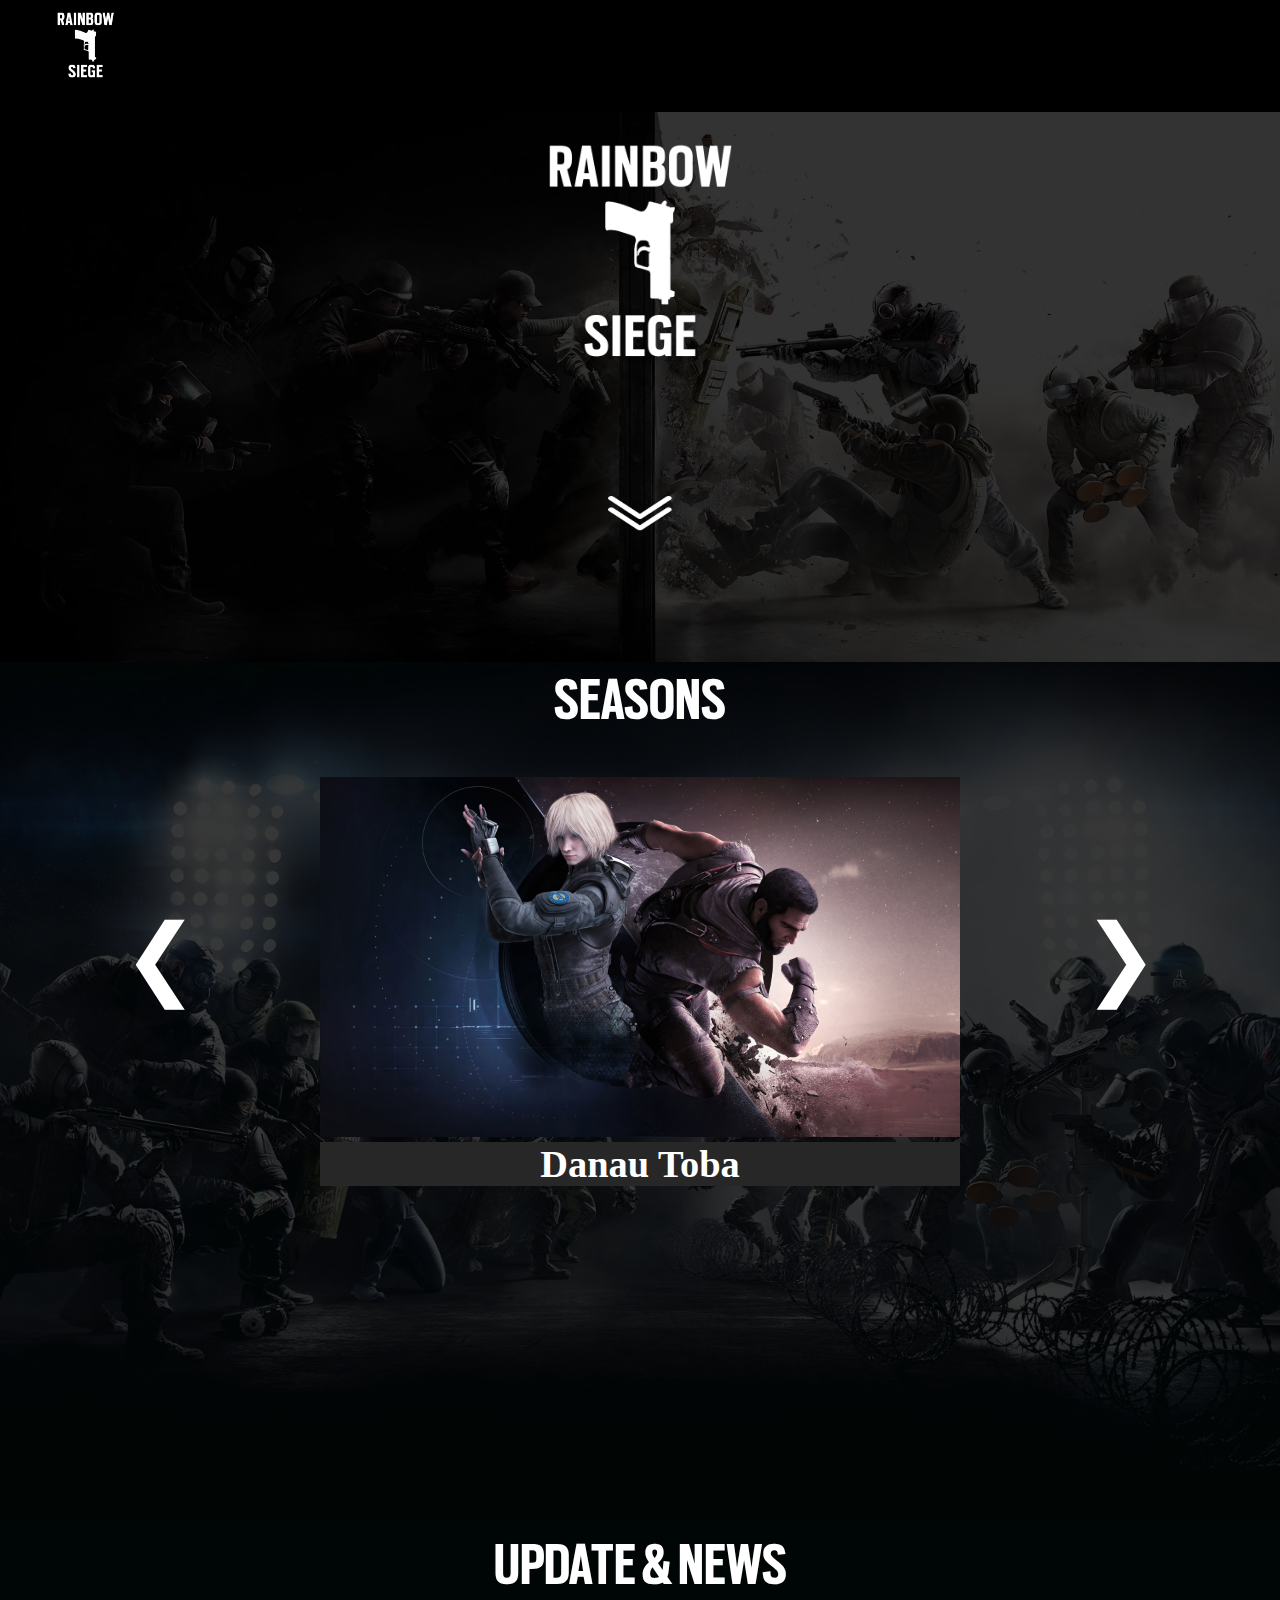
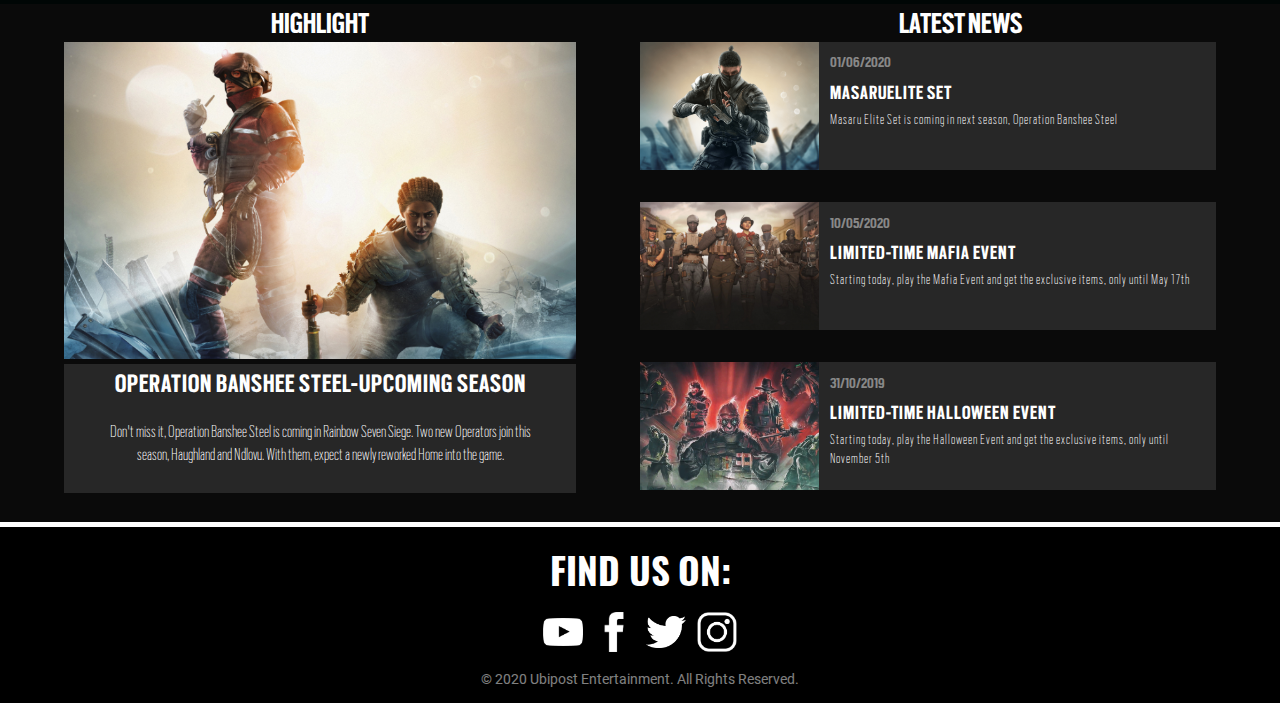
==== commit 0b9a3f43: "Added Homepage" ====
--- a/index.html
+++ b/index.html
@@ -1,197 +1,228 @@
 <!DOCTYPE html>
 <html lang="en">
-
-<head>
-  <meta charset="UTF-8" />
-  <meta name="viewport" content="width=device-width, initial-scale=1.0" />
-  <title>Rainbow 7 Siege - Official Website</title>
-  <!-- Layout setup -->
-  <link rel="stylesheet" href="css/index.css" />
-
-  <link rel="stylesheet" href="css/reset.css" />
-  <link rel="stylesheet" href="css/roboto-fonts.css" />
-  <link rel="stylesheet" href="css/oswald-fonts.css" />
-  <link rel="stylesheet" href="css/scout-condensed-fonts.css" />
-  <link rel="stylesheet" href="css/all.css" />
-  <link rel="stylesheet" href="css/navbar.css" />
-  <link rel="stylesheet" href="css/navbar-responsive.css" />
-  <link rel="stylesheet" href="css/footer.css" />
-  <link rel="stylesheet" href="css/footer-responsive.css" />
-  <link rel="stylesheet" href="css/index.css">
-  <link rel="stylesheet" href="css/index-responsive.css">
-
-  <script src="js/jquery-3.5.1.js"></script>
-  <script src="../r7-hci-xx/js/homepage-script.js"></script>
-  <!-- Specific stylesheet setup -->
-</head>
-
-<body>
-  <nav>
-    <ul class="navbar-container middle">
-      <li class="logo-container">
-        <img class="img-fluid" src="assets/image/logo-white.png" alt="r7-logo" />
-      </li>
-      <div class="navbar-side-container">
-        <li class="nav-text"><a href="index.html">HOME</a></li>
-        <li class="nav-text"><a href="operators.html">OPERATORS</a></li>
-        <li class="nav-text"><a href="maps.html">MAPS</a></li>
-        <li class="nav-text">
-          <a href="quarantine.html">QUARANTINE</a>
+  <head>
+    <meta charset="UTF-8" />
+    <meta name="viewport" content="width=device-width, initial-scale=1.0" />
+    <title>Rainbow 7 Siege - Official Website</title>
+    <!-- Layout setup -->
+    <link rel="stylesheet" href="css/index.css" />
+
+    <link rel="stylesheet" href="css/reset.css" />
+    <link rel="stylesheet" href="css/roboto-fonts.css" />
+    <link rel="stylesheet" href="css/oswald-fonts.css" />
+    <link rel="stylesheet" href="css/scout-condensed-fonts.css" />
+    <link rel="stylesheet" href="css/all.css" />
+    <link rel="stylesheet" href="css/navbar.css" />
+    <link rel="stylesheet" href="css/navbar-responsive.css" />
+    <link rel="stylesheet" href="css/footer.css" />
+    <link rel="stylesheet" href="css/footer-responsive.css" />
+    <link rel="stylesheet" href="css/index.css">
+    <link rel="stylesheet" href="css/index-responsive.css">
+    
+    <script src="js/jquery-3.5.1.js"></script>
+    <script src="js/homepage-script.js"></script>
+    <!-- Specific stylesheet setup -->
+  </head>
+
+  <body>
+    <nav>
+      <ul class="navbar-container middle">
+        <li class="logo-container">
+          <img
+            class="img-fluid"
+            src="assets/image/logo-white.png"
+            alt="r7-logo"
+          />
         </li>
-        <li class="nav-text">
-          <a href="pre-order.html" class="pre-order-container">PRE-ORDER</a>
-        </li>
-        <li>
-          <a href="#" id="menuIcon" role="button"><img class="nav-menu nav-menu-hide" src="assets/image/menu-icon.png"
-              alt="" /></a>
-        </li>
-      </div>
-    </ul>
-  </nav>
-
-  <ul class="navbar-vertical navbar-vertical-hide"></ul>
-
-  <div class="container">
-    <div class="container-page-1">
-      <img class="container-page-1-logo" src="assets/image/logo-white.png" alt="">
-      <img class="double-arrow" src="../r7-hci-xx/assets/image/double-arrow.png" alt="" onclick="scrollDown()">
-    </div>
-
-    <div class="container-page-2">
-
-      <div class="title-main">SEASON</div>
-
-      <div class="season-content">
-
-        <div class="season-arrow">
-          <img class="arrow-left" src="../r7-hci-xx/assets/image/arrow.png" alt="">
+        <div class="navbar-side-container">
+          <li class="nav-text"><a href="index.html">HOME</a></li>
+          <li class="nav-text"><a href="operators.html">OPERATORS</a></li>
+          <li class="nav-text"><a href="maps.html">MAPS</a></li>
+          <li class="nav-text">
+            <a href="quarantine.html">QUARANTINE</a>
+          </li>
+          <li class="nav-text">
+            <a href="pre-order.html" class="pre-order-container">PRE-ORDER</a>
+          </li>
+          <li>
+            <a href="#" id="menuIcon" role="button"
+              ><img
+                class="nav-menu nav-menu-hide"
+                src="assets/image/menu-icon.png"
+                alt=""
+            /></a>
+          </li>
         </div>
-
-        <div class="season-content-main">
-          <div class="season-slide" style="left: 0%">
-            <img class="season-image" src="assets/image/homepage/carrousel-1.jpg" alt="">
-            <h2 class="season-name">Danau Toba</h2>
+      </ul>
+    </nav>
+
+    <ul class="navbar-vertical navbar-vertical-hide"></ul>
+
+    <div class="container">
+
+      <div class="container-page-1">
+        <img class="container-page-1-logo" 
+          src="assets/image/logo-white.png" 
+          alt="">
+        <img class="double-arrow"   
+          src="assets/image/double-arrow.png" 
+          alt="" onclick="scrollDown()">
+      </div>
+      
+      <div class="container-page-2">
+          <h1 class="title-main">SEASONS</h1>
+
+          <div class="season-flex-container">
+            <div class="season-arrow">
+              <a class="arrow-prev" onclick="moveSlide(-1)">&#10094;</a>
+              <!-- <img class="arrow-left"  src="assets/image/arrow.png" alt="" onclick="moveSlide(-1)"> -->
+            </div>
+
+            <div class="season-content">
+              <div class="season-slide" style="display: block">
+                <img class="season-image"  src="assets/image/homepage/carrousel-1.jpg" alt="">
+                <div class="season-name"> Danau Toba</div>
+              </div>
+
+              <div class="season-slide" style="display: none">
+                <div><img class="season-image" src="assets/image/homepage/carrousel-2.jpg" alt="">
+                </div>
+                <div class="season-name"> Gunung Jati</div>
+              </div>
+
+              <div class="season-slide" style="display: none">
+                <div><img class="season-image"  src="assets/image/homepage/carrousel-3.jpg" alt="">
+                </div>
+                <div class="season-name"> Bambu Gila</div>
+              </div>
+
+              <div class="season-slide" style="display: none">
+                <div><img class="season-image"  src="assets/image/homepage/carrousel-4.jpg" alt="">
+                </div>
+                <div class="season-name"> Sabung Ayam</div>
+              </div>
+
+            </div>
+            <div class="season-arrow">
+              <a class="arrow-next" onclick="moveSlide(1)">&#10095;</a>
+              <!-- <img class="arrow-right"  src="assets/image/arrow.png" alt="" onclick="moveSlide(1)"> -->
+            </div>
+            
           </div>
-
-          <div class="season-slide" style="left: -100%">
-            <img class="season-image" src="assets/image/homepage/carrousel-2.jpg" alt="">
-            <h2 class="season-name">Tanah Toraja</h2>
+      </div>
+
+      </div>
+      <div class="container-page-3">
+        <h1 class="title-main">UPDATE & NEWS</h1>
+
+        <div class="news-content">
+
+          <div class="highlight">
+            <h2 class="title-sub">HIGHLIGHT</h2>
+            <img class="highlight-image" 
+            src="assets/image/homepage/highlight.png" 
+            alt="">
+            <div class="highlight-content">
+              <h3 class="highlight-title">OPERATION BANSHEE STEEL-UPCOMING SEASON</h3>
+              <br>
+              <h4 class="highlight-text">
+                Don't miss it, Operation Banshee Steel is coming in 
+                Rainbow Seven Siege. Two new Operators join this 
+                season, Haughland and Ndlovu. With them, expect 
+                a newly reworked Home into the game.
+              </h4>
+            </div>
+
           </div>
-
-          <div class="season-slide" style="left: -100%">
-            <img class="season-image" src="assets/image/homepage/carrousel-3.jpg" alt="">
-            <h2 class="season-name">Hijau Daun</h2>
-          </div>
-
-          <div class="season-slide" style="left: -100%">
-            <img class="season-image" src="assets/image/homepage/carrousel-4.jpg" alt="">
-            <h2 class="season-name">Pak Jokowi</h2>
+                      
+          <div class="latest-news">
+            <h2 class="title-sub">LATEST NEWS</h2>
+            <div class="latest-news-container">
+              <img class="latest-news-image" src="assets/image/homepage/masaru-elite.png" 
+                alt="">
+              <div class="latest-news-content">
+                <p class="latest-news-date">01/06/2020</p>
+                <p class="latest-news-title">MASARUELITE SET</p>
+                <p class="latest-news-text">Masaru Elite Set is coming in next season,
+                  Operation Banshee Steel
+                </p>
+              </div>
+              </p>
+            </div>
+            <div class="latest-news-container">
+              <img class="latest-news-image" src="assets/image/homepage/mafia-event.png" 
+                alt="">
+              <div class="latest-news-content">
+                <p class="latest-news-date">10/05/2020</p>
+                <p class="latest-news-title">LIMITED-TIME MAFIA EVENT</p>
+                <p class="latest-news-text">Starting today, play the Mafia Event and get the
+                  exclusive items, only until May 17th
+                </p>
+              </div>
+            </div>
+            <div class="latest-news-container">
+              <img class="latest-news-image" src="assets/image/homepage/halloween-event.png" 
+                alt="">
+              <div class="latest-news-content">
+                <p class="latest-news-date">31/10/2019</p>
+                <p class="latest-news-title">LIMITED-TIME HALLOWEEN EVENT</p>
+                <p class="latest-news-text">Starting today, play the Halloween Event and get
+                  the exclusive items, only until November 5th
+                </p>
+              </div>
+            </div>
+
           </div>
         </div>
 
-        <div class="season-arrow">
-          <img class="arrow-right" src="../r7-hci-xx/assets/image/arrow.png" alt="">
-        </div>
-
-
-      </div>
-
+      </div>
     </div>
-    <div class="container-page-3">
-      <h1 class="title-main">UPDATE & NEWS</h1>
-
-      <div class="news-content">
-
-        <div class="highlight">
-          <h2 class="title-sub">HIGHLIGHT</h2>
-          <img class="highlight-image" src="../r7-hci-xx/assets/image/homepage/highlight.png" alt="">
-          <div class="highlight-content">
-            <h3 class="highlight-title">OPERATION BANSHEE STEEL-UPCOMING SEASON</h3>
-            <br>
-            <h4 class="highlight-text">
-              Don't miss it, Operation Banshee Steel is coming in
-              Rainbow Seven Siege. Two new Operators join this
-              season, Haughland and Ndlovu. With them, expect
-              a newly reworked Home into the game.
-            </h4>
-          </div>
-
-        </div>
-
-        <div class="latest-news">
-          <h2 class="title-sub">LATEST NEWS</h2>
-          <div class="latest-news-container">
-            <img class="latest-news-image" src="../r7-hci-xx/assets/image/homepage/masaru-elite.png" alt="">
-            <div class="latest-news-content">
-              <p class="latest-news-date">01/06/2020</p>
-              <p class="latest-news-title">MASARUELITE SET</p>
-              <p class="latest-news-text">Masaru Elite Set is coming in next season,
-                Operation Banshee Steel
-              </p>
-            </div>
-            </p>
-          </div>
-          <div class="latest-news-container">
-            <img class="latest-news-image" src="../r7-hci-xx/assets/image/homepage/mafia-event.png" alt="">
-            <div class="latest-news-content">
-              <p class="latest-news-date">10/05/2020</p>
-              <p class="latest-news-title">LIMITED-TIME MAFIA EVENT</p>
-              <p class="latest-news-text">Starting today, play the Mafia Event and get the
-                exclusive items, only until May 17th
-              </p>
-            </div>
-          </div>
-          <div class="latest-news-container">
-            <img class="latest-news-image" src="../r7-hci-xx/assets/image/homepage/halloween-event.png" alt="">
-            <div class="latest-news-content">
-              <p class="latest-news-date">31/10/2019</p>
-              <p class="latest-news-title">LIMITED-TIME HALLOWEEN EVENT</p>
-              <p class="latest-news-text">Starting today, play the Halloween Event and get
-                the exclusive items, only until November 5th
-              </p>
-            </div>
-          </div>
-
-        </div>
-      </div>
 
     </div>
-  </div>
-
-  </div>
-
-  <footer>
-    <div class="footer-logo-container">
-      <h1 class="find-us-text">FIND US ON:</h1>
-      <ul class="social-media middle">
-        <li>
-          <img src="assets/image/youtube-logo.png" alt="" class="footer-logo-img img-fluid" />
-        </li>
-        <li>
-          <img class="footer-logo-img img-fluid" src="assets/image/facebook-white-logo.png" alt="" />
-        </li>
-        <li>
-          <img class="footer-logo-img img-fluid" src="assets/image/twitter_logo_img.png" alt="" />
-        </li>
-        <li>
-          <img src="assets/image/instagram-white-logo.png" alt="" width="40px" class="img-fluid" />
-        </li>
-      </ul>
-    </div>
-
-    <div class="copyright-text">
-      <p>
-        &copy; 2020 Ubipost Entertainment. All Rights Reserved.
-      </p>
-    </div>
-  </footer>
-</body>
-<script src="js/navbar-responsive.js"></script>
-<!-- <script src="../r7-hci-xx/season-slider.js"></script> -->
-<!-- <script>
-      function scrollWin() {
-        window.scrollBy(0, 650);
-      }
-  </script> -->
-
-</html>+
+    <footer>
+      <div class="footer-logo-container">
+        <h1 class="find-us-text">FIND US ON:</h1>
+        <ul class="social-media middle">
+          <li>
+            <img
+              src="assets/image/youtube-logo.png"
+              alt=""
+              class="footer-logo-img img-fluid"
+            />
+          </li>
+          <li>
+            <img
+              class="footer-logo-img img-fluid"
+              src="assets/image/facebook-white-logo.png"
+              alt=""
+            />
+          </li>
+          <li>
+            <img
+              class="footer-logo-img img-fluid"
+              src="assets/image/twitter_logo_img.png"
+              alt=""
+            />
+          </li>
+          <li>
+            <img
+              src="assets/image/instagram-white-logo.png"
+              alt=""
+              width="40px"
+              class="img-fluid"
+            />
+          </li>
+        </ul>
+      </div>
+
+      <div class="copyright-text">
+        <p>
+          &copy; 2020 Ubipost Entertainment. All Rights Reserved.
+        </p>
+      </div>
+    </footer>
+  </body>
+
+  <script src="js/navbar-responsive.js"></script>
+</html>
--- a/css/index.css
+++ b/css/index.css
@@ -3,38 +3,22 @@
   width: 100%;
 }
 .container{
-  position: relative;
+  /* position: relative; */
   text-align: center;
   width: 100%;
 }
 
 .container-page-1{
-  
 	background-color: rgb(0,0,0,0.8);
-	background-image: url("../r7-hci-xx/assets/image/homepage/homepage-bg-1.jpg");
+	background-image: url("../assets/image/homepage/homepage-bg-1.jpg");
   background-blend-mode: overlay;
   overflow: hidden;
 	width: 100%;
 	height: 550px;
 	background-repeat: no-repeat; 
-	/* background-attachment: fixed; */
 	background-position: center;
 	background-size: cover;
-	 /* naro backround ditengah */
-	 /*supaya ga berulang*/
-
-	
-}
-/*.container-page-1{
-  background-image: url("../r7-hci-xx/assets/image/homepage/homepage-bg-1.jpg");
-  background-color: #0000006e;
-  background-size: cover;
-  background-blend-mode: overlay;
-  background-position: center;
-  background-repeat: no-repeat;
-  width: 100%;
-  height: 550px; 
-}*/
+}
 
 .container-page-1-logo{
   display: block;
@@ -45,6 +29,7 @@
 }
 
 .double-arrow{
+  cursor: pointer;
   width: 5%;
   display: block;
   margin-left: auto;
@@ -54,13 +39,14 @@
 
 .container-page-2{
   background-color: #000000c7;
-  background-image: url("../r7-hci-xx/assets/image/homepage/season-bg.jpg");
+  background-image: url("../assets/image/homepage/season-bg.jpg");
   background-size: cover;
   background-blend-mode: overlay;
   background-position: center;
   background-repeat: no-repeat;
-  width: 100%;
-  height: 750px;
+  overflow: hidden;
+  width: 100%;
+  height: auto;
 }
 
 .title-main{
@@ -68,59 +54,60 @@
   font-size: 5vw;
   text-align: center;
   color: white;
-  /* margin: 26px 0px 0px 0px; */
+}
+
+.season-flex-container{
+  display: flex;
+  justify-content: center;
+  margin-top: 3%;
+  width: 100%;
+  height: 750px;
 }
 
 .season-content{
-  display: flex;
-  margin-top: 3%;
-  width: 100%;
-  height: auto;
+  text-align: center;
+  color: white;
+  width: 50%;
+  height: auto;
+  overflow: hidden;
 }
 
 .season-slide{
-  position: absolute;
-  width: 100%;
-  height: auto;
-}
-
-.season-content-main{
-  position:relative;
-  margin: 0;
-  width: 60%;
-  margin: 0% 5% 0% 5%;
-  overflow:hidden;
-}
-
+  display: none;
+  max-width: 100%;
+  margin: auto;
+}
 .season-image{
   width: 100%;
   height: auto;
 }
 
 .season-name{
-  position: absolute;
+  width: 100%;
+  height: auto;
   background-color: #272727;
-  height: auto;
-  width: 100%;
   color: white;
   font-size: 3vw;
+  font-family: Scout Condensed Normal;
+  font-weight: 700;
 }
 
 .season-arrow{
-  width: 30%;
-  margin-top:10%;
-}
-
-.arrow-left{
-  width: 15%;
-  padding: 0% 70% 90% 0%;
-  transform: rotate(90deg);
-}
-
-.arrow-right{
-  width: 15%;
-  padding: 0% 0% 90% 70%;
-  transform: rotate(-90deg);
+  text-align: center;
+  padding-top: 10%;
+  width: 25%;
+  height: auto;
+}
+
+.arrow-prev, .arrow-next{
+  width: 100%;
+  font-size: 7vw;
+  color: white;
+  cursor: pointer;
+}
+
+.arrow-prev:hover, .arrow-next:hover{
+  color: grey;
 }
 
 .container-page-3{
@@ -169,12 +156,15 @@
 
 .highlight-title{
   font-size: 1.75em;
+  letter-spacing: 1px;
   padding-top: 3px;
 }
 
 .highlight-text{
   font-size: 1.2em;
-  padding: 0px 40px 10px 40px;
+  font-family: Scout Condensed Thin;
+  font-weight: lighter;
+  padding: 0px 40px 27px 40px;
 }
 
 .latest-news{
@@ -202,18 +192,23 @@
 
 .latest-news-date{
   font-size: 1em;
+  margin-bottom: 2%;
   color: #888888;
   /* margin-top: 5px; */
 }
 
 .latest-news-title{
-  font-size: 1.75em;
+  font-size: 1.65vw;
+  letter-spacing: 1px;
+  font-weight: bolder;
+
   /* margin-top: 5px; */
 }
 
 .latest-news-text{
   font-size: 1em;
-  font-weight: lighter;
+  font-family: Scout Condensed Thin;
+  letter-spacing: 1px;
   margin-top: 5px;
   /* padding-right: 10px; */
 }
--- a/css/index.css
+++ b/css/index.css
@@ -3,38 +3,22 @@
   width: 100%;
 }
 .container{
-  position: relative;
+  /* position: relative; */
   text-align: center;
   width: 100%;
 }
 
 .container-page-1{
-  
 	background-color: rgb(0,0,0,0.8);
-	background-image: url("../r7-hci-xx/assets/image/homepage/homepage-bg-1.jpg");
+	background-image: url("../assets/image/homepage/homepage-bg-1.jpg");
   background-blend-mode: overlay;
   overflow: hidden;
 	width: 100%;
 	height: 550px;
 	background-repeat: no-repeat; 
-	/* background-attachment: fixed; */
 	background-position: center;
 	background-size: cover;
-	 /* naro backround ditengah */
-	 /*supaya ga berulang*/
-
-	
-}
-/*.container-page-1{
-  background-image: url("../r7-hci-xx/assets/image/homepage/homepage-bg-1.jpg");
-  background-color: #0000006e;
-  background-size: cover;
-  background-blend-mode: overlay;
-  background-position: center;
-  background-repeat: no-repeat;
-  width: 100%;
-  height: 550px; 
-}*/
+}
 
 .container-page-1-logo{
   display: block;
@@ -45,6 +29,7 @@
 }
 
 .double-arrow{
+  cursor: pointer;
   width: 5%;
   display: block;
   margin-left: auto;
@@ -54,13 +39,14 @@
 
 .container-page-2{
   background-color: #000000c7;
-  background-image: url("../r7-hci-xx/assets/image/homepage/season-bg.jpg");
+  background-image: url("../assets/image/homepage/season-bg.jpg");
   background-size: cover;
   background-blend-mode: overlay;
   background-position: center;
   background-repeat: no-repeat;
-  width: 100%;
-  height: 750px;
+  overflow: hidden;
+  width: 100%;
+  height: auto;
 }
 
 .title-main{
@@ -68,59 +54,60 @@
   font-size: 5vw;
   text-align: center;
   color: white;
-  /* margin: 26px 0px 0px 0px; */
+}
+
+.season-flex-container{
+  display: flex;
+  justify-content: center;
+  margin-top: 3%;
+  width: 100%;
+  height: 750px;
 }
 
 .season-content{
-  display: flex;
-  margin-top: 3%;
-  width: 100%;
-  height: auto;
+  text-align: center;
+  color: white;
+  width: 50%;
+  height: auto;
+  overflow: hidden;
 }
 
 .season-slide{
-  position: absolute;
-  width: 100%;
-  height: auto;
-}
-
-.season-content-main{
-  position:relative;
-  margin: 0;
-  width: 60%;
-  margin: 0% 5% 0% 5%;
-  overflow:hidden;
-}
-
+  display: none;
+  max-width: 100%;
+  margin: auto;
+}
 .season-image{
   width: 100%;
   height: auto;
 }
 
 .season-name{
-  position: absolute;
+  width: 100%;
+  height: auto;
   background-color: #272727;
-  height: auto;
-  width: 100%;
   color: white;
   font-size: 3vw;
+  font-family: Scout Condensed Normal;
+  font-weight: 700;
 }
 
 .season-arrow{
-  width: 30%;
-  margin-top:10%;
-}
-
-.arrow-left{
-  width: 15%;
-  padding: 0% 70% 90% 0%;
-  transform: rotate(90deg);
-}
-
-.arrow-right{
-  width: 15%;
-  padding: 0% 0% 90% 70%;
-  transform: rotate(-90deg);
+  text-align: center;
+  padding-top: 10%;
+  width: 25%;
+  height: auto;
+}
+
+.arrow-prev, .arrow-next{
+  width: 100%;
+  font-size: 7vw;
+  color: white;
+  cursor: pointer;
+}
+
+.arrow-prev:hover, .arrow-next:hover{
+  color: grey;
 }
 
 .container-page-3{
@@ -169,12 +156,15 @@
 
 .highlight-title{
   font-size: 1.75em;
+  letter-spacing: 1px;
   padding-top: 3px;
 }
 
 .highlight-text{
   font-size: 1.2em;
-  padding: 0px 40px 10px 40px;
+  font-family: Scout Condensed Thin;
+  font-weight: lighter;
+  padding: 0px 40px 27px 40px;
 }
 
 .latest-news{
@@ -202,18 +192,23 @@
 
 .latest-news-date{
   font-size: 1em;
+  margin-bottom: 2%;
   color: #888888;
   /* margin-top: 5px; */
 }
 
 .latest-news-title{
-  font-size: 1.75em;
+  font-size: 1.65vw;
+  letter-spacing: 1px;
+  font-weight: bolder;
+
   /* margin-top: 5px; */
 }
 
 .latest-news-text{
   font-size: 1em;
-  font-weight: lighter;
+  font-family: Scout Condensed Thin;
+  letter-spacing: 1px;
   margin-top: 5px;
   /* padding-right: 10px; */
 }
--- a/css/index-responsive.css
+++ b/css/index-responsive.css
@@ -15,7 +15,7 @@
 
   .container-page-2{
     width:100%;
-    height: auto;
+    height: 200px;
   }
 
   .title-main{
@@ -26,26 +26,67 @@
     /* margin: 26px 0px 0px 0px; */
   }
 
-  .season-content{
+  .season-flex-container{
     display: flex;
+    justify-content: center;
     margin-top: 3%;
     width: 100%;
     height: auto;
   }
-
+  
+  .season-content{
+    text-align: center;
+    margin: 2%;
+    color: white;
+    width: 50%;
+    height: auto;
+    overflow: hidden;
+  }
+  
+  .season-slide{
+    display: none;
+    max-width: 100%;
+    margin: auto;
+  }
+  .season-image{
+    width: 100%;
+    height: auto;
+  }
+  
   .season-name{
-    position: absolute;
-    background-color: #272727;
+    width: 100%;
     height: auto;
-    width: 100%;
+    background-color: gray;
     color: white;
-    font-size: 1em;
+    font-size: 3vw;
   }
-
-  .arrow-left, .arrow-right{
+  
+  .season-arrow-left{
+    text-align: center;
+    /* margin: 2%; */
+    color: white;
     width: 25%;
+    height: auto;
+    /* border-width: 10px; */
   }
-
+  
+  .season-arrow-right{
+    text-align: center;
+    /* margin: 2%; */
+    color: white;
+    width: 25%;
+    height: auto;
+    /* border-width: 10px; */
+  }
+  
+  .arrow-right{
+    width: 50%;
+  }
+  
+  .arrow-left{
+    width: 50%;
+  }
+  
   .container-page-3{
     width:100%;
     height: auto;
@@ -76,7 +117,7 @@
   }
 
   .latest-news-title{
-    font-size: 1em;
+    font-size: 6vw;
     /* margin-top: 5px; */
   }
 
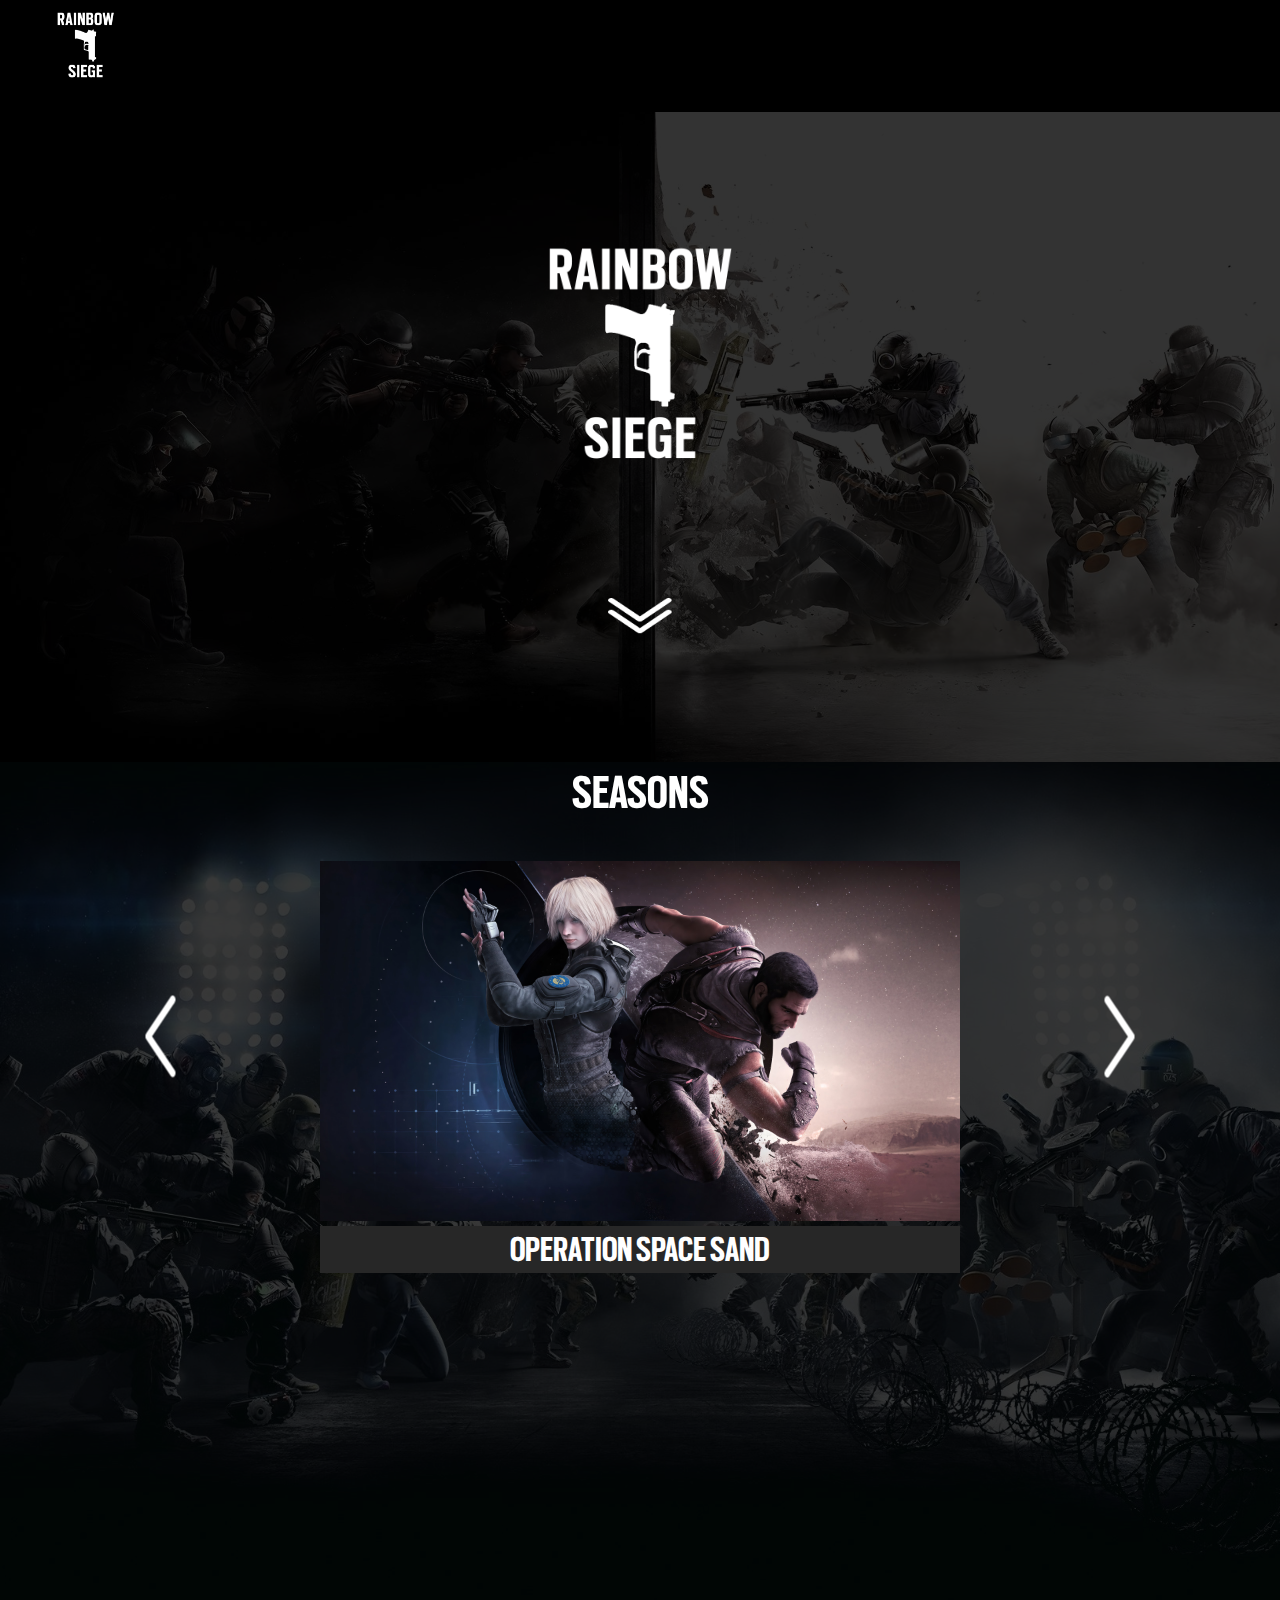
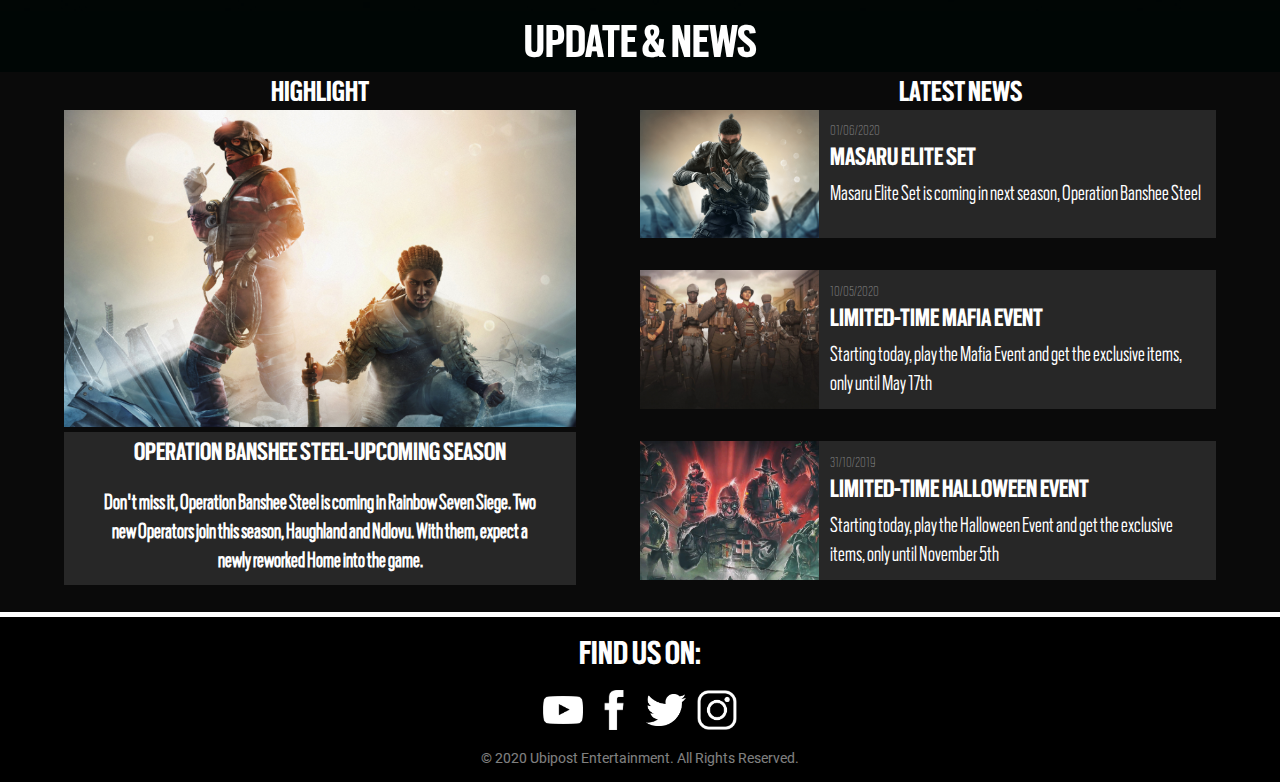
==== commit 407b03eb: "updated navbar and operator" ====
--- a/index.html
+++ b/index.html
@@ -1,228 +1,214 @@
 <!DOCTYPE html>
 <html lang="en">
-  <head>
-    <meta charset="UTF-8" />
-    <meta name="viewport" content="width=device-width, initial-scale=1.0" />
-    <title>Rainbow 7 Siege - Official Website</title>
-    <!-- Layout setup -->
-    <link rel="stylesheet" href="css/index.css" />
-
-    <link rel="stylesheet" href="css/reset.css" />
-    <link rel="stylesheet" href="css/roboto-fonts.css" />
-    <link rel="stylesheet" href="css/oswald-fonts.css" />
-    <link rel="stylesheet" href="css/scout-condensed-fonts.css" />
-    <link rel="stylesheet" href="css/all.css" />
-    <link rel="stylesheet" href="css/navbar.css" />
-    <link rel="stylesheet" href="css/navbar-responsive.css" />
-    <link rel="stylesheet" href="css/footer.css" />
-    <link rel="stylesheet" href="css/footer-responsive.css" />
-    <link rel="stylesheet" href="css/index.css">
-    <link rel="stylesheet" href="css/index-responsive.css">
-    
-    <script src="js/jquery-3.5.1.js"></script>
-    <script src="js/homepage-script.js"></script>
-    <!-- Specific stylesheet setup -->
-  </head>
-
-  <body>
-    <nav>
-      <ul class="navbar-container middle">
-        <li class="logo-container">
-          <img
-            class="img-fluid"
-            src="assets/image/logo-white.png"
-            alt="r7-logo"
-          />
-        </li>
-        <div class="navbar-side-container">
-          <li class="nav-text"><a href="index.html">HOME</a></li>
-          <li class="nav-text"><a href="operators.html">OPERATORS</a></li>
-          <li class="nav-text"><a href="maps.html">MAPS</a></li>
-          <li class="nav-text">
-            <a href="quarantine.html">QUARANTINE</a>
-          </li>
-          <li class="nav-text">
-            <a href="pre-order.html" class="pre-order-container">PRE-ORDER</a>
-          </li>
-          <li>
-            <a href="#" id="menuIcon" role="button"
-              ><img
-                class="nav-menu nav-menu-hide"
-                src="assets/image/menu-icon.png"
-                alt=""
-            /></a>
-          </li>
-        </div>
+
+<head>
+  <meta charset="UTF-8" />
+  <meta name="viewport" content="width=device-width, initial-scale=1.0" />
+  <title>Rainbow 7 Siege - Official Website</title>
+  <!-- Layout setup -->
+  <link rel="stylesheet" href="css/index.css" />
+
+  <link rel="stylesheet" href="css/reset.css" />
+  <link rel="stylesheet" href="css/roboto-fonts.css" />
+  <link rel="stylesheet" href="css/oswald-fonts.css" />
+  <link rel="stylesheet" href="css/scout-condensed-fonts.css" />
+  <link rel="stylesheet" href="css/all.css" />
+  <link rel="stylesheet" href="css/navbar.css" />
+  <link rel="stylesheet" href="css/navbar-responsive.css" />
+  <link rel="stylesheet" href="css/footer.css" />
+  <link rel="stylesheet" href="css/footer-responsive.css" />
+  <link rel="stylesheet" href="css/index.css">
+  <link rel="stylesheet" href="css/index-responsive.css">
+
+  <script src="js/jquery-3.5.1.js"></script>
+  <script src="js/homepage-script.js"></script>
+  <!-- Specific stylesheet setup -->
+</head>
+
+<body>
+  <nav>
+    <ul class="navbar-container middle">
+      <li class="logo-container">
+        <img class="img-fluid" src="assets/image/logo-white.png" alt="r7-logo" />
+      </li>
+      <div class="navbar-side-container">
+        <li class="nav-text"><a href="index.html">HOME</a></li>
+
+        <div class="dropdown">
+          <button class="nav-text drop-btn">GAME INFO</button>
+          <div class="dropdown-content">
+            <a href="operators.html">OPERATORS</a>
+            <a href="maps.html">MAPS</a>
+          </div>
+        </div>
+
+        <li class="responsive nav-text">
+          <a href="operators.html">OPERATORS</a>
+        </li>
+        <li class="responsive nav-text">
+          <a href="maps.html">MAPS</a>
+        </li>
+
+        <li class="nav-text">
+          <a href="quarantine.html">QUARANTINE</a>
+        </li>
+        <li class="nav-text">
+          <a href="pre-order.html" class="pre-order-container">PRE-ORDER</a>
+        </li>
+        <li>
+          <a href="#" id="menuIcon" role="button"><img class="nav-menu nav-menu-hide" src="assets/image/menu-icon.png"
+              alt="" /></a>
+        </li>
+      </div>
+    </ul>
+  </nav>
+
+  <ul class="navbar-vertical navbar-vertical-hide"></ul>
+
+  <div class="container">
+
+    <div class="container-page-1">
+      <img class="container-page-1-logo" src="assets/image/logo-white.png" alt="">
+      <img class="double-arrow" src="assets/image/double-arrow.png" alt="" onclick="scrollDown()">
+    </div>
+
+    <div class="container-page-2">
+      <h1 class="title-main">SEASONS</h1>
+
+      <div class="season-flex-container">
+        <div class="season-arrow">
+          <img class="arrow-left" src="assets/image/arrow.png" alt="" onclick="moveSlide(-1)">
+        </div>
+
+        <div class="season-content">
+          <div class="season-slide" style="display: block">
+            <img class="season-image" src="assets/image/homepage/carrousel-1.jpg" alt="">
+            <div class="season-name">OPERATION SPACE SAND</div>
+          </div>
+
+          <div class="season-slide" style="display: none">
+            <div><img class="season-image" src="assets/image/homepage/carrousel-2.jpg" alt="">
+            </div>
+            <div class="season-name">OPERATION UNDERWATER OCEAN</div>
+          </div>
+
+          <div class="season-slide" style="display: none">
+            <div><img class="season-image" src="assets/image/homepage/carrousel-3.jpg" alt="">
+            </div>
+            <div class="season-name">OPERATION TROPIC EMBER</div>
+          </div>
+
+          <div class="season-slide" style="display: none">
+            <div><img class="season-image" src="assets/image/homepage/carrousel-4.jpg" alt="">
+            </div>
+            <div class="season-name">OPERATION WAVE SIGHT</div>
+          </div>
+
+          <div class="season-slide" style="display: none">
+            <div><img class="season-image" src="assets/image/homepage/carrousel-5.jpg" alt="">
+            </div>
+            <div class="season-name">OPERATION OUTBACK RUSH</div>
+          </div>
+
+        </div>
+        <div class="season-arrow">
+          <img class="arrow-right" src="assets/image/arrow.png" alt="" onclick="moveSlide(1)">
+        </div>
+
+      </div>
+    </div>
+
+  </div>
+  <div class="container-page-3">
+    <h1 class="title-main">UPDATE & NEWS</h1>
+
+    <div class="news-content">
+
+      <div class="highlight">
+        <h2 class="title-sub">HIGHLIGHT</h2>
+        <img class="highlight-image" src="assets/image/homepage/highlight.png" alt="">
+        <div class="highlight-content">
+          <h3 class="highlight-title">OPERATION BANSHEE STEEL-UPCOMING SEASON</h3>
+          <br>
+          <h4 class="highlight-text">
+            Don't miss it, Operation Banshee Steel is coming in
+            Rainbow Seven Siege. Two new Operators join this
+            season, Haughland and Ndlovu. With them, expect
+            a newly reworked Home into the game.
+          </h4>
+        </div>
+
+      </div>
+
+      <div class="latest-news">
+        <h2 class="title-sub">LATEST NEWS</h2>
+        <div class="latest-news-container">
+          <img class="latest-news-image" src="assets/image/homepage/masaru-elite.png" alt="">
+          <div class="latest-news-content">
+            <p class="latest-news-date">01/06/2020</p>
+            <p class="latest-news-title">MASARU ELITE SET</p>
+            <p class="latest-news-text">Masaru Elite Set is coming in next season,
+              Operation Banshee Steel
+            </p>
+          </div>
+          </p>
+        </div>
+        <div class="latest-news-container">
+          <img class="latest-news-image" src="assets/image/homepage/mafia-event.png" alt="">
+          <div class="latest-news-content">
+            <p class="latest-news-date">10/05/2020</p>
+            <p class="latest-news-title">LIMITED-TIME MAFIA EVENT</p>
+            <p class="latest-news-text">Starting today, play the Mafia Event and get the
+              exclusive items, only until May 17th
+            </p>
+          </div>
+        </div>
+        <div class="latest-news-container">
+          <img class="latest-news-image" src="assets/image/homepage/halloween-event.png" alt="">
+          <div class="latest-news-content">
+            <p class="latest-news-date">31/10/2019</p>
+            <p class="latest-news-title">LIMITED-TIME HALLOWEEN EVENT</p>
+            <p class="latest-news-text">Starting today, play the Halloween Event and get
+              the exclusive items, only until November 5th
+            </p>
+          </div>
+        </div>
+
+      </div>
+    </div>
+
+  </div>
+  </div>
+
+  </div>
+
+  <footer>
+    <div class="footer-logo-container">
+      <h1 class="find-us-text">FIND US ON:</h1>
+      <ul class="social-media middle">
+        <li>
+          <img src="assets/image/youtube-logo.png" alt="" class="footer-logo-img img-fluid" />
+        </li>
+        <li>
+          <img class="footer-logo-img img-fluid" src="assets/image/facebook-white-logo.png" alt="" />
+        </li>
+        <li>
+          <img class="footer-logo-img img-fluid" src="assets/image/twitter_logo_img.png" alt="" />
+        </li>
+        <li>
+          <img src="assets/image/instagram-white-logo.png" alt="" width="40px" class="img-fluid" />
+        </li>
       </ul>
-    </nav>
-
-    <ul class="navbar-vertical navbar-vertical-hide"></ul>
-
-    <div class="container">
-
-      <div class="container-page-1">
-        <img class="container-page-1-logo" 
-          src="assets/image/logo-white.png" 
-          alt="">
-        <img class="double-arrow"   
-          src="assets/image/double-arrow.png" 
-          alt="" onclick="scrollDown()">
-      </div>
-      
-      <div class="container-page-2">
-          <h1 class="title-main">SEASONS</h1>
-
-          <div class="season-flex-container">
-            <div class="season-arrow">
-              <a class="arrow-prev" onclick="moveSlide(-1)">&#10094;</a>
-              <!-- <img class="arrow-left"  src="assets/image/arrow.png" alt="" onclick="moveSlide(-1)"> -->
-            </div>
-
-            <div class="season-content">
-              <div class="season-slide" style="display: block">
-                <img class="season-image"  src="assets/image/homepage/carrousel-1.jpg" alt="">
-                <div class="season-name"> Danau Toba</div>
-              </div>
-
-              <div class="season-slide" style="display: none">
-                <div><img class="season-image" src="assets/image/homepage/carrousel-2.jpg" alt="">
-                </div>
-                <div class="season-name"> Gunung Jati</div>
-              </div>
-
-              <div class="season-slide" style="display: none">
-                <div><img class="season-image"  src="assets/image/homepage/carrousel-3.jpg" alt="">
-                </div>
-                <div class="season-name"> Bambu Gila</div>
-              </div>
-
-              <div class="season-slide" style="display: none">
-                <div><img class="season-image"  src="assets/image/homepage/carrousel-4.jpg" alt="">
-                </div>
-                <div class="season-name"> Sabung Ayam</div>
-              </div>
-
-            </div>
-            <div class="season-arrow">
-              <a class="arrow-next" onclick="moveSlide(1)">&#10095;</a>
-              <!-- <img class="arrow-right"  src="assets/image/arrow.png" alt="" onclick="moveSlide(1)"> -->
-            </div>
-            
-          </div>
-      </div>
-
-      </div>
-      <div class="container-page-3">
-        <h1 class="title-main">UPDATE & NEWS</h1>
-
-        <div class="news-content">
-
-          <div class="highlight">
-            <h2 class="title-sub">HIGHLIGHT</h2>
-            <img class="highlight-image" 
-            src="assets/image/homepage/highlight.png" 
-            alt="">
-            <div class="highlight-content">
-              <h3 class="highlight-title">OPERATION BANSHEE STEEL-UPCOMING SEASON</h3>
-              <br>
-              <h4 class="highlight-text">
-                Don't miss it, Operation Banshee Steel is coming in 
-                Rainbow Seven Siege. Two new Operators join this 
-                season, Haughland and Ndlovu. With them, expect 
-                a newly reworked Home into the game.
-              </h4>
-            </div>
-
-          </div>
-                      
-          <div class="latest-news">
-            <h2 class="title-sub">LATEST NEWS</h2>
-            <div class="latest-news-container">
-              <img class="latest-news-image" src="assets/image/homepage/masaru-elite.png" 
-                alt="">
-              <div class="latest-news-content">
-                <p class="latest-news-date">01/06/2020</p>
-                <p class="latest-news-title">MASARUELITE SET</p>
-                <p class="latest-news-text">Masaru Elite Set is coming in next season,
-                  Operation Banshee Steel
-                </p>
-              </div>
-              </p>
-            </div>
-            <div class="latest-news-container">
-              <img class="latest-news-image" src="assets/image/homepage/mafia-event.png" 
-                alt="">
-              <div class="latest-news-content">
-                <p class="latest-news-date">10/05/2020</p>
-                <p class="latest-news-title">LIMITED-TIME MAFIA EVENT</p>
-                <p class="latest-news-text">Starting today, play the Mafia Event and get the
-                  exclusive items, only until May 17th
-                </p>
-              </div>
-            </div>
-            <div class="latest-news-container">
-              <img class="latest-news-image" src="assets/image/homepage/halloween-event.png" 
-                alt="">
-              <div class="latest-news-content">
-                <p class="latest-news-date">31/10/2019</p>
-                <p class="latest-news-title">LIMITED-TIME HALLOWEEN EVENT</p>
-                <p class="latest-news-text">Starting today, play the Halloween Event and get
-                  the exclusive items, only until November 5th
-                </p>
-              </div>
-            </div>
-
-          </div>
-        </div>
-
-      </div>
-    </div>
-
-    </div>
-
-    <footer>
-      <div class="footer-logo-container">
-        <h1 class="find-us-text">FIND US ON:</h1>
-        <ul class="social-media middle">
-          <li>
-            <img
-              src="assets/image/youtube-logo.png"
-              alt=""
-              class="footer-logo-img img-fluid"
-            />
-          </li>
-          <li>
-            <img
-              class="footer-logo-img img-fluid"
-              src="assets/image/facebook-white-logo.png"
-              alt=""
-            />
-          </li>
-          <li>
-            <img
-              class="footer-logo-img img-fluid"
-              src="assets/image/twitter_logo_img.png"
-              alt=""
-            />
-          </li>
-          <li>
-            <img
-              src="assets/image/instagram-white-logo.png"
-              alt=""
-              width="40px"
-              class="img-fluid"
-            />
-          </li>
-        </ul>
-      </div>
-
-      <div class="copyright-text">
-        <p>
-          &copy; 2020 Ubipost Entertainment. All Rights Reserved.
-        </p>
-      </div>
-    </footer>
-  </body>
-
-  <script src="js/navbar-responsive.js"></script>
-</html>
+    </div>
+
+    <div class="copyright-text">
+      <p>
+        &copy; 2020 Ubipost Entertainment. All Rights Reserved.
+      </p>
+    </div>
+  </footer>
+</body>
+
+<script src="js/navbar-responsive.js"></script>
+
+</html>--- a/css/index.css
+++ b/css/index.css
@@ -1,35 +1,34 @@
-.body{
+.body {
   margin: 0;
   width: 100%;
 }
-.container{
+.container {
   /* position: relative; */
   text-align: center;
   width: 100%;
 }
 
-.container-page-1{
-	background-color: rgb(0,0,0,0.8);
-	background-image: url("../assets/image/homepage/homepage-bg-1.jpg");
+.container-page-1 {
+  background-color: rgb(0, 0, 0, 0.8);
+  background-image: url("../assets/image/homepage/homepage-bg-1.jpg");
   background-blend-mode: overlay;
   overflow: hidden;
-	width: 100%;
-	height: 550px;
-	background-repeat: no-repeat; 
-	background-position: center;
-	background-size: cover;
-}
-
-.container-page-1-logo{
+  width: 100%;
+  height: 650px;
+  background-repeat: no-repeat;
+  background-position: center;
+  background-size: cover;
+}
+
+.container-page-1-logo {
   display: block;
-  padding: 2% 2% 0% 2%;
+  padding: 10% 2% 0% 2%;
   margin-right: auto;
   margin-left: auto;
   width: 18%;
 }
 
-.double-arrow{
-  cursor: pointer;
+.double-arrow {
   width: 5%;
   display: block;
   margin-left: auto;
@@ -37,7 +36,7 @@
   margin-top: 10%;
 }
 
-.container-page-2{
+.container-page-2 {
   background-color: #000000c7;
   background-image: url("../assets/image/homepage/season-bg.jpg");
   background-size: cover;
@@ -49,14 +48,15 @@
   height: auto;
 }
 
-.title-main{
+.title-main {
   left: 44px;
-  font-size: 5vw;
-  text-align: center;
-  color: white;
-}
-
-.season-flex-container{
+  font-size: 4vw;
+  text-align: center;
+  color: white;
+  /* margin: 26px 0px 0px 0px; */
+}
+
+.season-flex-container {
   display: flex;
   justify-content: center;
   margin-top: 3%;
@@ -64,53 +64,52 @@
   height: 750px;
 }
 
-.season-content{
-  text-align: center;
+.season-content {
+  text-align: center;
+  /* margin: 2%; */
   color: white;
   width: 50%;
   height: auto;
   overflow: hidden;
 }
 
-.season-slide{
+.season-slide {
   display: none;
   max-width: 100%;
   margin: auto;
 }
-.season-image{
-  width: 100%;
-  height: auto;
-}
-
-.season-name{
+.season-image {
+  width: 100%;
+  height: auto;
+}
+
+.season-name {
   width: 100%;
   height: auto;
   background-color: #272727;
   color: white;
   font-size: 3vw;
-  font-family: Scout Condensed Normal;
-  font-weight: 700;
-}
-
-.season-arrow{
-  text-align: center;
-  padding-top: 10%;
+}
+
+.season-arrow {
+  text-align: center;
   width: 25%;
   height: auto;
 }
 
-.arrow-prev, .arrow-next{
-  width: 100%;
-  font-size: 7vw;
-  color: white;
-  cursor: pointer;
-}
-
-.arrow-prev:hover, .arrow-next:hover{
-  color: grey;
-}
-
-.container-page-3{
+.arrow-right {
+  margin-top: 50%;
+  /* padding: 40% 20% 20% 20%; */
+  transform: rotate(-90deg);
+}
+
+.arrow-left {
+  margin-top: 50%;
+  /* padding: 40% 20% 20% 20%; */
+  transform: rotate(90deg);
+}
+
+.container-page-3 {
   background-color: #000605;
   background-size: cover;
   background-blend-mode: overlay;
@@ -120,31 +119,31 @@
   height: auto;
 }
 
-.news-content{
-  background-color: #0A0A0A;
+.news-content {
+  background-color: #0a0a0a;
   display: flex;
   justify-content: center;
   width: 100%;
   height: auto;
 }
 
-.highlight{
+.highlight {
   width: 100%;
   text-align: center;
   margin: 0% auto 0% auto;
 }
 
-.title-sub{
+.title-sub {
   color: white;
   font-size: 2em;
 }
 
-.highlight-image{
+.highlight-image {
   width: 80%;
   height: auto;
 }
 
-.highlight-content{
+.highlight-content {
   display: block;
   margin-left: auto;
   margin-right: auto;
@@ -154,62 +153,55 @@
   height: auto;
 }
 
-.highlight-title{
+.highlight-title {
   font-size: 1.75em;
-  letter-spacing: 1px;
   padding-top: 3px;
 }
 
-.highlight-text{
-  font-size: 1.2em;
-  font-family: Scout Condensed Thin;
-  font-weight: lighter;
-  padding: 0px 40px 27px 40px;
-}
-
-.latest-news{
+.highlight-text {
+  font-size: 1.5em;
+  font-family: "Scout Condensed Light";
+  padding: 0px 40px 10px 40px;
+}
+
+.latest-news {
   width: 100%;
   text-align: center;
   margin: 0% auto 0% auto;
 }
 
-.latest-news-container{
+.latest-news-container {
   display: flex;
   text-align: left;
-  padding: 0% 10% 5% 0%
-}
-
-.latest-news-image{
+  padding: 0% 10% 5% 0%;
+}
+
+.latest-news-image {
   width: 31%;
 }
 
-.latest-news-content{
+.latest-news-content {
   background-color: #272727;
   color: white;
   padding: 2% 2% 2% 2%;
   width: 100%;
 }
 
-.latest-news-date{
+.latest-news-date {
+  font-family: "Scout Condensed Thin";
   font-size: 1em;
-  margin-bottom: 2%;
   color: #888888;
   /* margin-top: 5px; */
 }
 
-.latest-news-title{
-  font-size: 1.65vw;
-  letter-spacing: 1px;
-  font-weight: bolder;
-
+.latest-news-title {
+  font-size: 1.75em;
   /* margin-top: 5px; */
 }
 
-.latest-news-text{
-  font-size: 1em;
-  font-family: Scout Condensed Thin;
-  letter-spacing: 1px;
+.latest-news-text {
+  font-size: 1.5em;
+  font-family: "Scout Condensed Light";
   margin-top: 5px;
   /* padding-right: 10px; */
 }
-
--- a/css/navbar.css
+++ b/css/navbar.css
@@ -8,12 +8,56 @@
   background-color: black;
   padding: 10px 50px;
   justify-content: space-between;
-  font-family: 'Oswald';
 }
 
 nav .navbar-container li {
   font-size: 1.75em;
   display: inline-block;
+}
+
+nav .navbar-container .navbar-side-container .responsive {
+  display: none;
+}
+
+nav .navbar-container .navbar-side-container .dropdown {
+  position: relative;
+  display: inline-block;
+}
+
+nav .navbar-container .navbar-side-container .drop-btn {
+  background-color: #000000;
+  color: #ffffff;
+  font-family: "Scout Condensed Bold";
+  font-size: 1.75em;
+  border: none;
+  outline: none;
+  cursor: pointer;
+  padding-bottom: 10px;
+}
+
+nav .navbar-container .navbar-side-container .dropdown-content {
+  display: none;
+  position: absolute;
+  background-color: #000000;
+  margin: 0 18%;
+}
+
+nav .navbar-container .navbar-side-container .dropdown-content a {
+  color: white;
+  font-size: 1.75em;
+  padding: 15px;
+  text-decoration: none;
+  display: block;
+  transition: 0.2s ease;
+}
+
+nav .navbar-container .navbar-side-container .dropdown-content a:hover {
+  color: rgb(54, 169, 224);
+  transform: 0.2s ease;
+}
+
+nav .navbar-container .navbar-side-container .dropdown:hover .dropdown-content {
+  display: block;
 }
 
 nav .navbar-container .logo-container {
@@ -25,7 +69,7 @@
 }
 
 nav .navbar-container .navbar-side-container .nav-text {
-  padding-left: 40px;
+  margin-left: 40px;
 }
 
 nav .navbar-container .navbar-side-container li .pre-order-container {
--- a/css/navbar-responsive.css
+++ b/css/navbar-responsive.css
@@ -1,12 +1,17 @@
 .navbar-vertical {
+  position: fixed;
   background-color: black;
   list-style: none;
   width: 100%;
   border-bottom: 1px solid white;
+  margin-top: 18%;
   padding: 10px 5%;
-  position: fixed;
   height: auto;
   color: white;
+}
+
+.navbar-vertical button {
+  display: none;
 }
 
 .navbar-vertical-hide {
--- a/css/footer.css
+++ b/css/footer.css
@@ -6,7 +6,6 @@
   /*position: fixed;*/
   color: white;
   background-color: black;
-  font-family: 'Roboto';
 }
 
 footer .footer-logo-container {
@@ -16,7 +15,6 @@
 footer .footer-logo-container .find-us-text {
   font-size: 2.3em;
   padding: 15px 0;
-  font-family: 'Oswald';
 }
 
 footer .footer-logo-container .social-media {
@@ -44,7 +42,7 @@
   text-align: center;
   width: 705px;
   margin: 15px auto;
-  font-family: 'Roboto';
+  font-family: "Roboto";
   opacity: 0.5;
   max-width: 100%;
 }
--- a/css/index.css
+++ b/css/index.css
@@ -1,35 +1,34 @@
-.body{
+.body {
   margin: 0;
   width: 100%;
 }
-.container{
+.container {
   /* position: relative; */
   text-align: center;
   width: 100%;
 }
 
-.container-page-1{
-	background-color: rgb(0,0,0,0.8);
-	background-image: url("../assets/image/homepage/homepage-bg-1.jpg");
+.container-page-1 {
+  background-color: rgb(0, 0, 0, 0.8);
+  background-image: url("../assets/image/homepage/homepage-bg-1.jpg");
   background-blend-mode: overlay;
   overflow: hidden;
-	width: 100%;
-	height: 550px;
-	background-repeat: no-repeat; 
-	background-position: center;
-	background-size: cover;
-}
-
-.container-page-1-logo{
+  width: 100%;
+  height: 650px;
+  background-repeat: no-repeat;
+  background-position: center;
+  background-size: cover;
+}
+
+.container-page-1-logo {
   display: block;
-  padding: 2% 2% 0% 2%;
+  padding: 10% 2% 0% 2%;
   margin-right: auto;
   margin-left: auto;
   width: 18%;
 }
 
-.double-arrow{
-  cursor: pointer;
+.double-arrow {
   width: 5%;
   display: block;
   margin-left: auto;
@@ -37,7 +36,7 @@
   margin-top: 10%;
 }
 
-.container-page-2{
+.container-page-2 {
   background-color: #000000c7;
   background-image: url("../assets/image/homepage/season-bg.jpg");
   background-size: cover;
@@ -49,14 +48,15 @@
   height: auto;
 }
 
-.title-main{
+.title-main {
   left: 44px;
-  font-size: 5vw;
-  text-align: center;
-  color: white;
-}
-
-.season-flex-container{
+  font-size: 4vw;
+  text-align: center;
+  color: white;
+  /* margin: 26px 0px 0px 0px; */
+}
+
+.season-flex-container {
   display: flex;
   justify-content: center;
   margin-top: 3%;
@@ -64,53 +64,52 @@
   height: 750px;
 }
 
-.season-content{
-  text-align: center;
+.season-content {
+  text-align: center;
+  /* margin: 2%; */
   color: white;
   width: 50%;
   height: auto;
   overflow: hidden;
 }
 
-.season-slide{
+.season-slide {
   display: none;
   max-width: 100%;
   margin: auto;
 }
-.season-image{
-  width: 100%;
-  height: auto;
-}
-
-.season-name{
+.season-image {
+  width: 100%;
+  height: auto;
+}
+
+.season-name {
   width: 100%;
   height: auto;
   background-color: #272727;
   color: white;
   font-size: 3vw;
-  font-family: Scout Condensed Normal;
-  font-weight: 700;
-}
-
-.season-arrow{
-  text-align: center;
-  padding-top: 10%;
+}
+
+.season-arrow {
+  text-align: center;
   width: 25%;
   height: auto;
 }
 
-.arrow-prev, .arrow-next{
-  width: 100%;
-  font-size: 7vw;
-  color: white;
-  cursor: pointer;
-}
-
-.arrow-prev:hover, .arrow-next:hover{
-  color: grey;
-}
-
-.container-page-3{
+.arrow-right {
+  margin-top: 50%;
+  /* padding: 40% 20% 20% 20%; */
+  transform: rotate(-90deg);
+}
+
+.arrow-left {
+  margin-top: 50%;
+  /* padding: 40% 20% 20% 20%; */
+  transform: rotate(90deg);
+}
+
+.container-page-3 {
   background-color: #000605;
   background-size: cover;
   background-blend-mode: overlay;
@@ -120,31 +119,31 @@
   height: auto;
 }
 
-.news-content{
-  background-color: #0A0A0A;
+.news-content {
+  background-color: #0a0a0a;
   display: flex;
   justify-content: center;
   width: 100%;
   height: auto;
 }
 
-.highlight{
+.highlight {
   width: 100%;
   text-align: center;
   margin: 0% auto 0% auto;
 }
 
-.title-sub{
+.title-sub {
   color: white;
   font-size: 2em;
 }
 
-.highlight-image{
+.highlight-image {
   width: 80%;
   height: auto;
 }
 
-.highlight-content{
+.highlight-content {
   display: block;
   margin-left: auto;
   margin-right: auto;
@@ -154,62 +153,55 @@
   height: auto;
 }
 
-.highlight-title{
+.highlight-title {
   font-size: 1.75em;
-  letter-spacing: 1px;
   padding-top: 3px;
 }
 
-.highlight-text{
-  font-size: 1.2em;
-  font-family: Scout Condensed Thin;
-  font-weight: lighter;
-  padding: 0px 40px 27px 40px;
-}
-
-.latest-news{
+.highlight-text {
+  font-size: 1.5em;
+  font-family: "Scout Condensed Light";
+  padding: 0px 40px 10px 40px;
+}
+
+.latest-news {
   width: 100%;
   text-align: center;
   margin: 0% auto 0% auto;
 }
 
-.latest-news-container{
+.latest-news-container {
   display: flex;
   text-align: left;
-  padding: 0% 10% 5% 0%
-}
-
-.latest-news-image{
+  padding: 0% 10% 5% 0%;
+}
+
+.latest-news-image {
   width: 31%;
 }
 
-.latest-news-content{
+.latest-news-content {
   background-color: #272727;
   color: white;
   padding: 2% 2% 2% 2%;
   width: 100%;
 }
 
-.latest-news-date{
+.latest-news-date {
+  font-family: "Scout Condensed Thin";
   font-size: 1em;
-  margin-bottom: 2%;
   color: #888888;
   /* margin-top: 5px; */
 }
 
-.latest-news-title{
-  font-size: 1.65vw;
-  letter-spacing: 1px;
-  font-weight: bolder;
-
+.latest-news-title {
+  font-size: 1.75em;
   /* margin-top: 5px; */
 }
 
-.latest-news-text{
-  font-size: 1em;
-  font-family: Scout Condensed Thin;
-  letter-spacing: 1px;
+.latest-news-text {
+  font-size: 1.5em;
+  font-family: "Scout Condensed Light";
   margin-top: 5px;
   /* padding-right: 10px; */
 }
-
--- a/css/index-responsive.css
+++ b/css/index-responsive.css
@@ -1,24 +1,24 @@
-@media only screen and (max-width:800px) {
-  .container-page-1{
+@media only screen and (max-width: 800px) {
+  .container-page-1 {
     background-repeat: no-repeat;
-    width:100%;
+    width: 100%;
     height: 180px;
   }
 
-  .container-page-1-logo{
-    width:30%;
+  .container-page-1-logo {
+    width: 30%;
   }
 
-  .double-arrow{
+  .double-arrow {
     width: 5%;
   }
 
-  .container-page-2{
-    width:100%;
+  .container-page-2 {
+    width: 100%;
     height: 200px;
   }
 
-  .title-main{
+  .title-main {
     left: 44px;
     font-size: 2em;
     text-align: center;
@@ -26,15 +26,15 @@
     /* margin: 26px 0px 0px 0px; */
   }
 
-  .season-flex-container{
+  .season-flex-container {
     display: flex;
     justify-content: center;
     margin-top: 3%;
     width: 100%;
     height: auto;
   }
-  
-  .season-content{
+
+  .season-content {
     text-align: center;
     margin: 2%;
     color: white;
@@ -42,26 +42,26 @@
     height: auto;
     overflow: hidden;
   }
-  
-  .season-slide{
+
+  .season-slide {
     display: none;
     max-width: 100%;
     margin: auto;
   }
-  .season-image{
+  .season-image {
     width: 100%;
     height: auto;
   }
-  
-  .season-name{
+
+  .season-name {
     width: 100%;
     height: auto;
     background-color: gray;
     color: white;
     font-size: 3vw;
   }
-  
-  .season-arrow-left{
+
+  .season-arrow-left {
     text-align: center;
     /* margin: 2%; */
     color: white;
@@ -69,8 +69,8 @@
     height: auto;
     /* border-width: 10px; */
   }
-  
-  .season-arrow-right{
+
+  .season-arrow-right {
     text-align: center;
     /* margin: 2%; */
     color: white;
@@ -78,30 +78,34 @@
     height: auto;
     /* border-width: 10px; */
   }
-  
-  .arrow-right{
+
+  .arrow-right {
     width: 50%;
   }
-  
-  .arrow-left{
+
+  .arrow-left {
     width: 50%;
   }
-  
-  .container-page-3{
-    width:100%;
+
+  .container-page-3 {
+    width: 100%;
     height: auto;
   }
 
-  .news-content{
+  .news-content {
     flex-wrap: wrap;
     margin-top: 5%;
   }
 
-  .latest-news{
+  .highlight-text {
+    font-size: 1em;
+  }
+
+  .latest-news {
     margin-top: 2%;
   }
 
-  .latest-news-container{
+  .latest-news-container {
     /* width:100%; */
     /* padding-left: 10%; */
     margin: 0% 0% 0% 10%;
@@ -110,21 +114,21 @@
     margin-right: 10%;
   } */
 
-  .latest-news-date{
-  font-size: 1em;
-  color: #888888;
-  /* margin-top: 5px; */
-  }
-
-  .latest-news-title{
-    font-size: 6vw;
+  .latest-news-date {
+    font-size: 1em;
+    color: #888888;
     /* margin-top: 5px; */
   }
 
-  .latest-news-text{
+  .latest-news-title {
+    font-size: 1em;
+    /* margin-top: 5px; */
+  }
+
+  .latest-news-text {
     font-size: 0.7em;
     font-weight: lighter;
     margin-top: 5px;
     /* padding-right: 10px; */
   }
-}+}
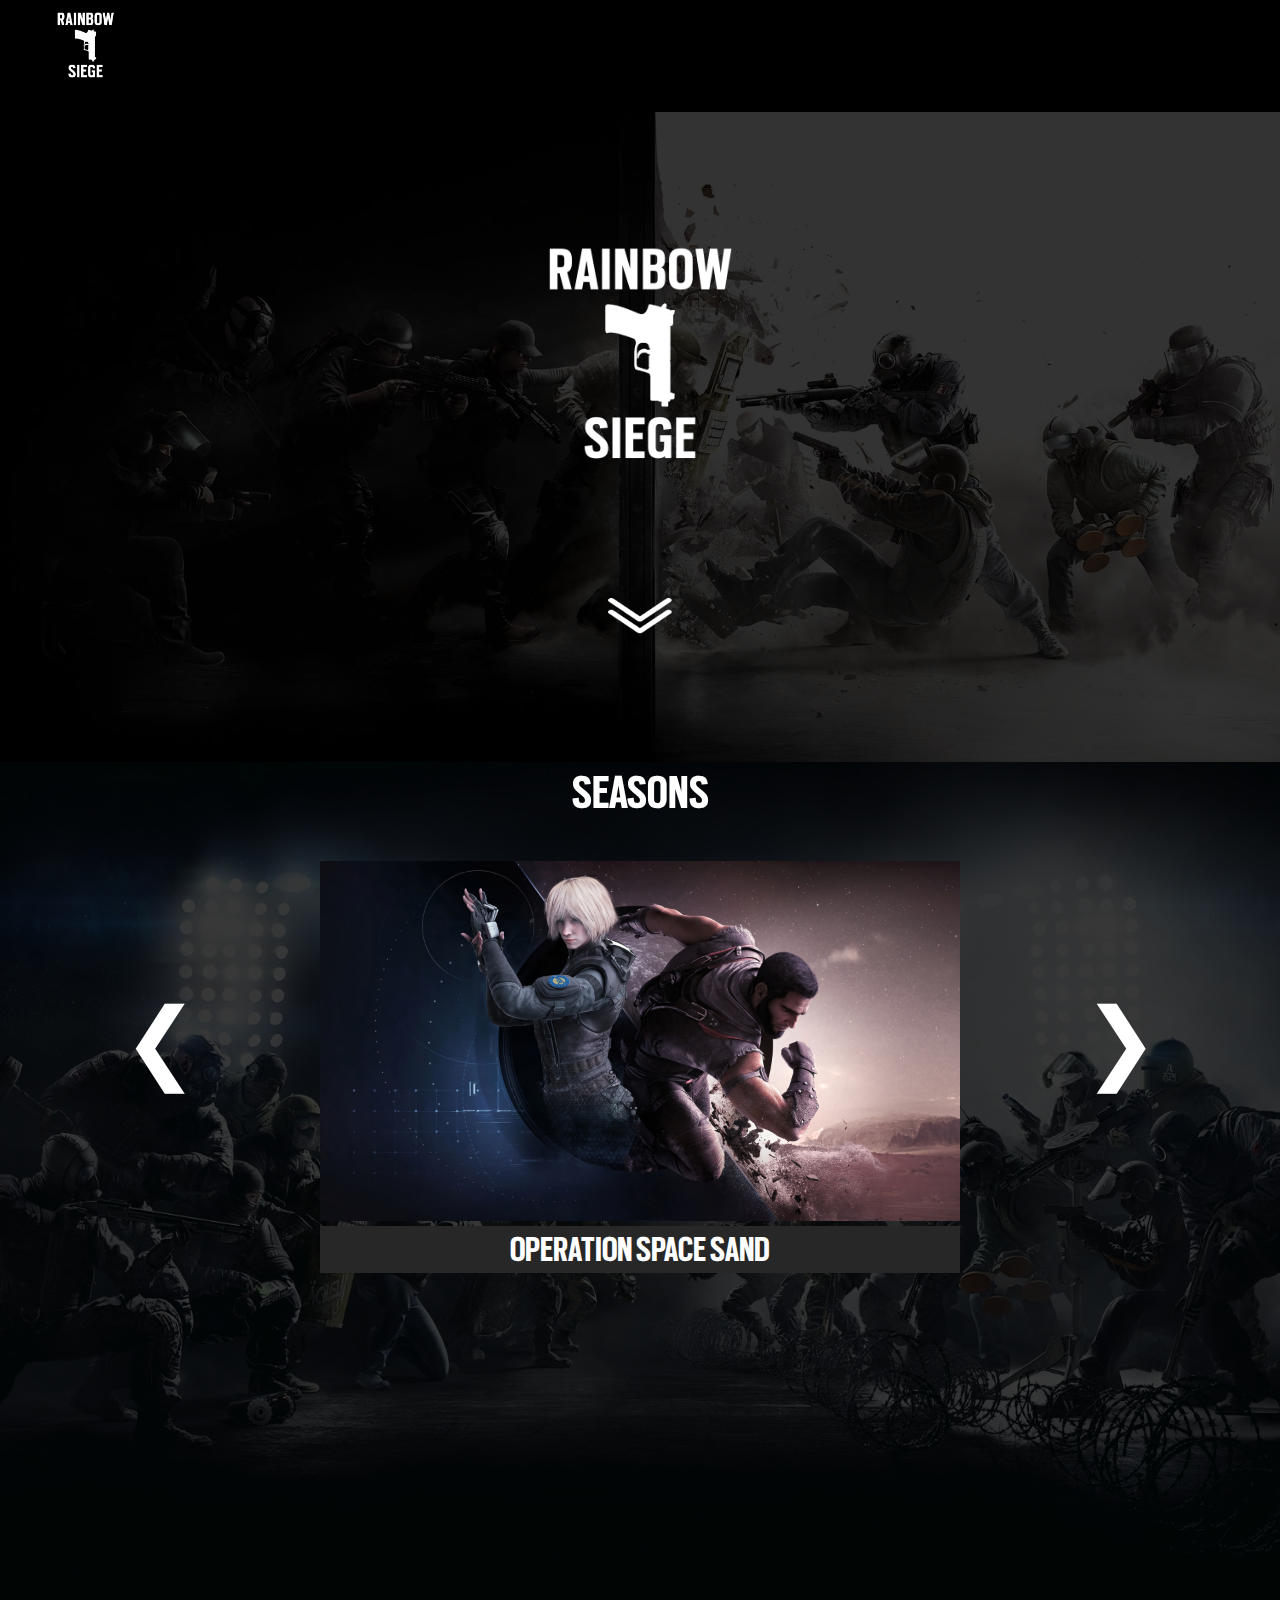
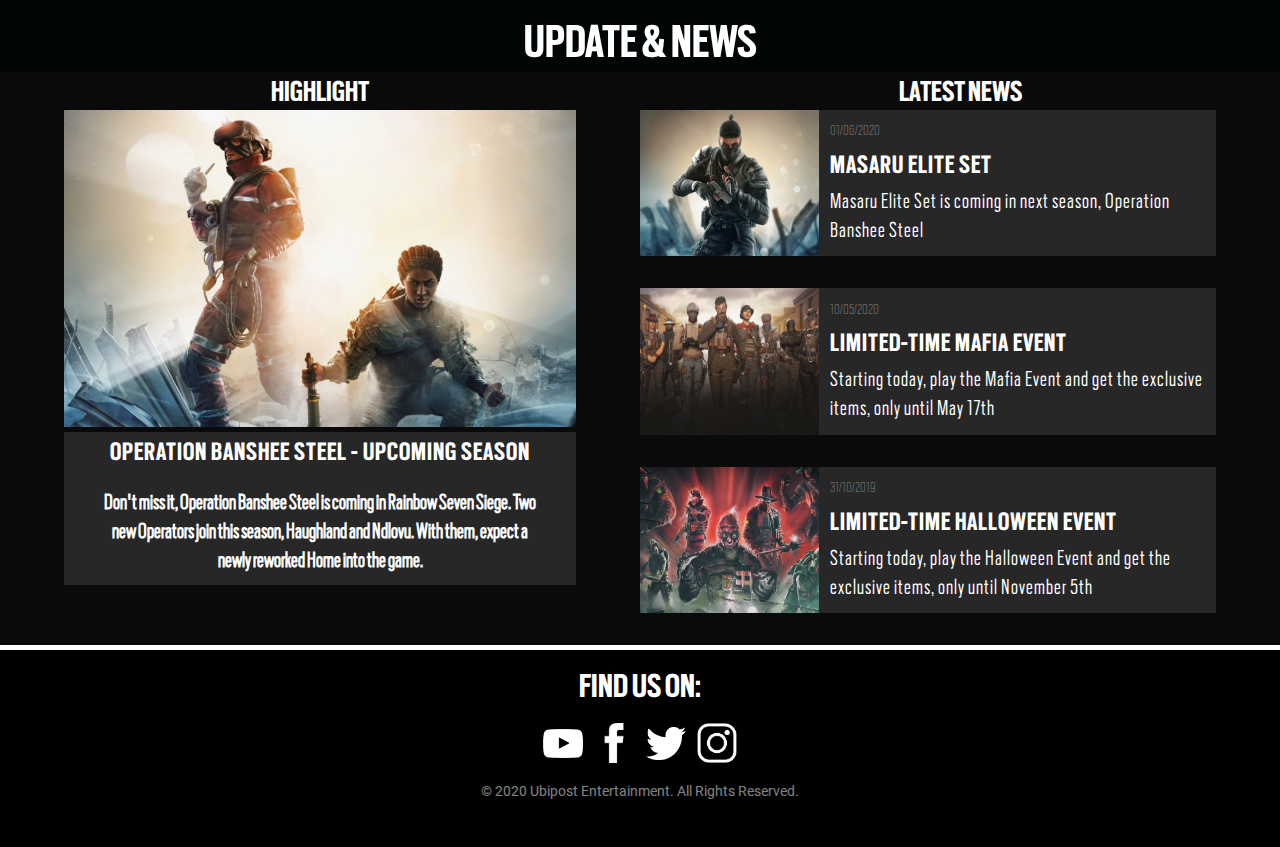
==== commit adb417f6: "Merge branch 'master' of https://github.com/vcnt72/r7-hci-xx" ====
--- a/index.html
+++ b/index.html
@@ -6,7 +6,6 @@
   <meta name="viewport" content="width=device-width, initial-scale=1.0" />
   <title>Rainbow 7 Siege - Official Website</title>
   <!-- Layout setup -->
-  <link rel="stylesheet" href="css/index.css" />
 
   <link rel="stylesheet" href="css/reset.css" />
   <link rel="stylesheet" href="css/roboto-fonts.css" />
@@ -17,12 +16,12 @@
   <link rel="stylesheet" href="css/navbar-responsive.css" />
   <link rel="stylesheet" href="css/footer.css" />
   <link rel="stylesheet" href="css/footer-responsive.css" />
-  <link rel="stylesheet" href="css/index.css">
-  <link rel="stylesheet" href="css/index-responsive.css">
 
   <script src="js/jquery-3.5.1.js"></script>
   <script src="js/homepage-script.js"></script>
   <!-- Specific stylesheet setup -->
+  <link rel="stylesheet" href="css/index.css">
+  <link rel="stylesheet" href="css/index-responsive.css">
 </head>
 
 <body>
@@ -77,7 +76,7 @@
 
       <div class="season-flex-container">
         <div class="season-arrow">
-          <img class="arrow-left" src="assets/image/arrow.png" alt="" onclick="moveSlide(-1)">
+          <a class="arrow-prev" onclick="moveSlide(-1)">&#10094;</a>
         </div>
 
         <div class="season-content">
@@ -112,7 +111,7 @@
 
         </div>
         <div class="season-arrow">
-          <img class="arrow-right" src="assets/image/arrow.png" alt="" onclick="moveSlide(1)">
+          <a class="arrow-next" onclick="moveSlide(1)">&#10095;</a>
         </div>
 
       </div>
@@ -128,7 +127,7 @@
         <h2 class="title-sub">HIGHLIGHT</h2>
         <img class="highlight-image" src="assets/image/homepage/highlight.png" alt="">
         <div class="highlight-content">
-          <h3 class="highlight-title">OPERATION BANSHEE STEEL-UPCOMING SEASON</h3>
+          <h3 class="highlight-title">OPERATION BANSHEE STEEL - UPCOMING SEASON</h3>
           <br>
           <h4 class="highlight-text">
             Don't miss it, Operation Banshee Steel is coming in
@@ -211,4 +210,14 @@
 
 <script src="js/navbar-responsive.js"></script>
 
+<div class="copyright-text">
+  <p>
+    &copy; 2020 Ubipost Entertainment. All Rights Reserved.
+  </p>
+</div>
+</footer>
+</body>
+
+<script src="js/navbar-responsive.js"></script>
+
 </html>--- a/css/index.css
+++ b/css/index.css
@@ -29,6 +29,7 @@
 }
 
 .double-arrow {
+  cursor: pointer;
   width: 5%;
   display: block;
   margin-left: auto;
@@ -53,7 +54,6 @@
   font-size: 4vw;
   text-align: center;
   color: white;
-  /* margin: 26px 0px 0px 0px; */
 }
 
 .season-flex-container {
@@ -66,7 +66,6 @@
 
 .season-content {
   text-align: center;
-  /* margin: 2%; */
   color: white;
   width: 50%;
   height: auto;
@@ -93,20 +92,22 @@
 
 .season-arrow {
   text-align: center;
+  padding-top: 10%;
   width: 25%;
   height: auto;
 }
 
-.arrow-right {
-  margin-top: 50%;
-  /* padding: 40% 20% 20% 20%; */
-  transform: rotate(-90deg);
-}
-
-.arrow-left {
-  margin-top: 50%;
-  /* padding: 40% 20% 20% 20%; */
-  transform: rotate(90deg);
+.arrow-prev,
+.arrow-next {
+  width: 100%;
+  font-size: 7vw;
+  color: white;
+  cursor: pointer;
+}
+
+.arrow-prev:hover,
+.arrow-next:hover {
+  color: grey;
 }
 
 .container-page-3 {
@@ -155,6 +156,7 @@
 
 .highlight-title {
   font-size: 1.75em;
+  letter-spacing: 1px;
   padding-top: 3px;
 }
 
@@ -190,18 +192,20 @@
 .latest-news-date {
   font-family: "Scout Condensed Thin";
   font-size: 1em;
+  margin-bottom: 2%;
   color: #888888;
   /* margin-top: 5px; */
 }
 
 .latest-news-title {
   font-size: 1.75em;
-  /* margin-top: 5px; */
+  letter-spacing: 1px;
 }
 
 .latest-news-text {
   font-size: 1.5em;
   font-family: "Scout Condensed Light";
+  letter-spacing: 1px;
   margin-top: 5px;
   /* padding-right: 10px; */
 }
--- a/css/index-responsive.css
+++ b/css/index-responsive.css
@@ -1,24 +1,24 @@
-@media only screen and (max-width: 800px) {
-  .container-page-1 {
+@media only screen and (max-width:800px) {
+  .container-page-1{
     background-repeat: no-repeat;
-    width: 100%;
+    width:100%;
     height: 180px;
   }
 
-  .container-page-1-logo {
-    width: 30%;
+  .container-page-1-logo{
+    width:30%;
   }
 
-  .double-arrow {
+  .double-arrow{
     width: 5%;
   }
 
-  .container-page-2 {
-    width: 100%;
+  .container-page-2{
+    width:100%;
     height: 200px;
   }
 
-  .title-main {
+  .title-main{
     left: 44px;
     font-size: 2em;
     text-align: center;
@@ -26,15 +26,15 @@
     /* margin: 26px 0px 0px 0px; */
   }
 
-  .season-flex-container {
+  .season-flex-container{
     display: flex;
     justify-content: center;
     margin-top: 3%;
     width: 100%;
     height: auto;
   }
-
-  .season-content {
+  
+  .season-content{
     text-align: center;
     margin: 2%;
     color: white;
@@ -42,26 +42,26 @@
     height: auto;
     overflow: hidden;
   }
-
-  .season-slide {
+  
+  .season-slide{
     display: none;
     max-width: 100%;
     margin: auto;
   }
-  .season-image {
+  .season-image{
     width: 100%;
     height: auto;
   }
-
-  .season-name {
+  
+  .season-name{
     width: 100%;
     height: auto;
     background-color: gray;
     color: white;
     font-size: 3vw;
   }
-
-  .season-arrow-left {
+  
+  .season-arrow-left{
     text-align: center;
     /* margin: 2%; */
     color: white;
@@ -69,8 +69,8 @@
     height: auto;
     /* border-width: 10px; */
   }
-
-  .season-arrow-right {
+  
+  .season-arrow-right{
     text-align: center;
     /* margin: 2%; */
     color: white;
@@ -78,34 +78,30 @@
     height: auto;
     /* border-width: 10px; */
   }
-
-  .arrow-right {
+  
+  .arrow-right{
     width: 50%;
   }
-
-  .arrow-left {
+  
+  .arrow-left{
     width: 50%;
   }
-
-  .container-page-3 {
-    width: 100%;
+  
+  .container-page-3{
+    width:100%;
     height: auto;
   }
 
-  .news-content {
+  .news-content{
     flex-wrap: wrap;
     margin-top: 5%;
   }
 
-  .highlight-text {
-    font-size: 1em;
-  }
-
-  .latest-news {
+  .latest-news{
     margin-top: 2%;
   }
 
-  .latest-news-container {
+  .latest-news-container{
     /* width:100%; */
     /* padding-left: 10%; */
     margin: 0% 0% 0% 10%;
@@ -114,21 +110,21 @@
     margin-right: 10%;
   } */
 
-  .latest-news-date {
-    font-size: 1em;
-    color: #888888;
+  .latest-news-date{
+  font-size: 1em;
+  color: #888888;
+  /* margin-top: 5px; */
+  }
+
+  .latest-news-title{
+    font-size: 6vw;
     /* margin-top: 5px; */
   }
 
-  .latest-news-title {
-    font-size: 1em;
-    /* margin-top: 5px; */
-  }
-
-  .latest-news-text {
+  .latest-news-text{
     font-size: 0.7em;
     font-weight: lighter;
     margin-top: 5px;
     /* padding-right: 10px; */
   }
-}
+}